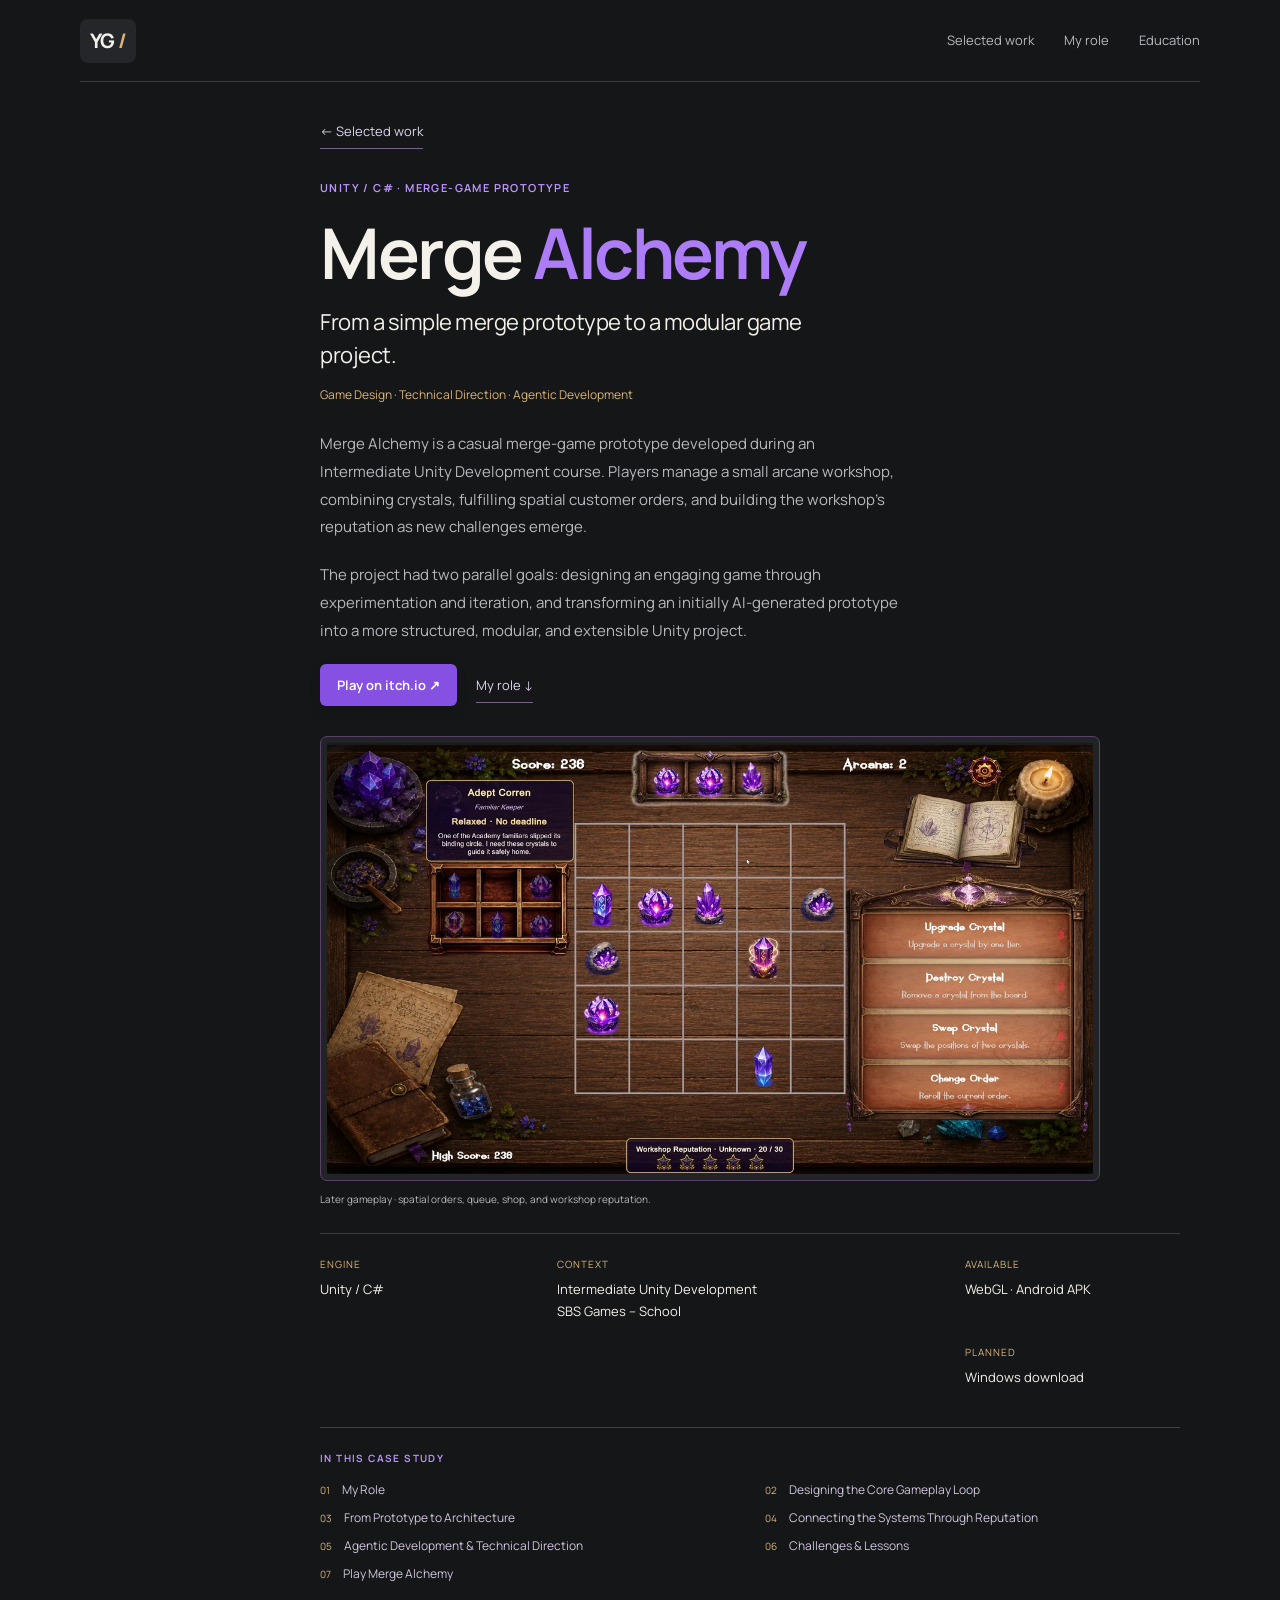
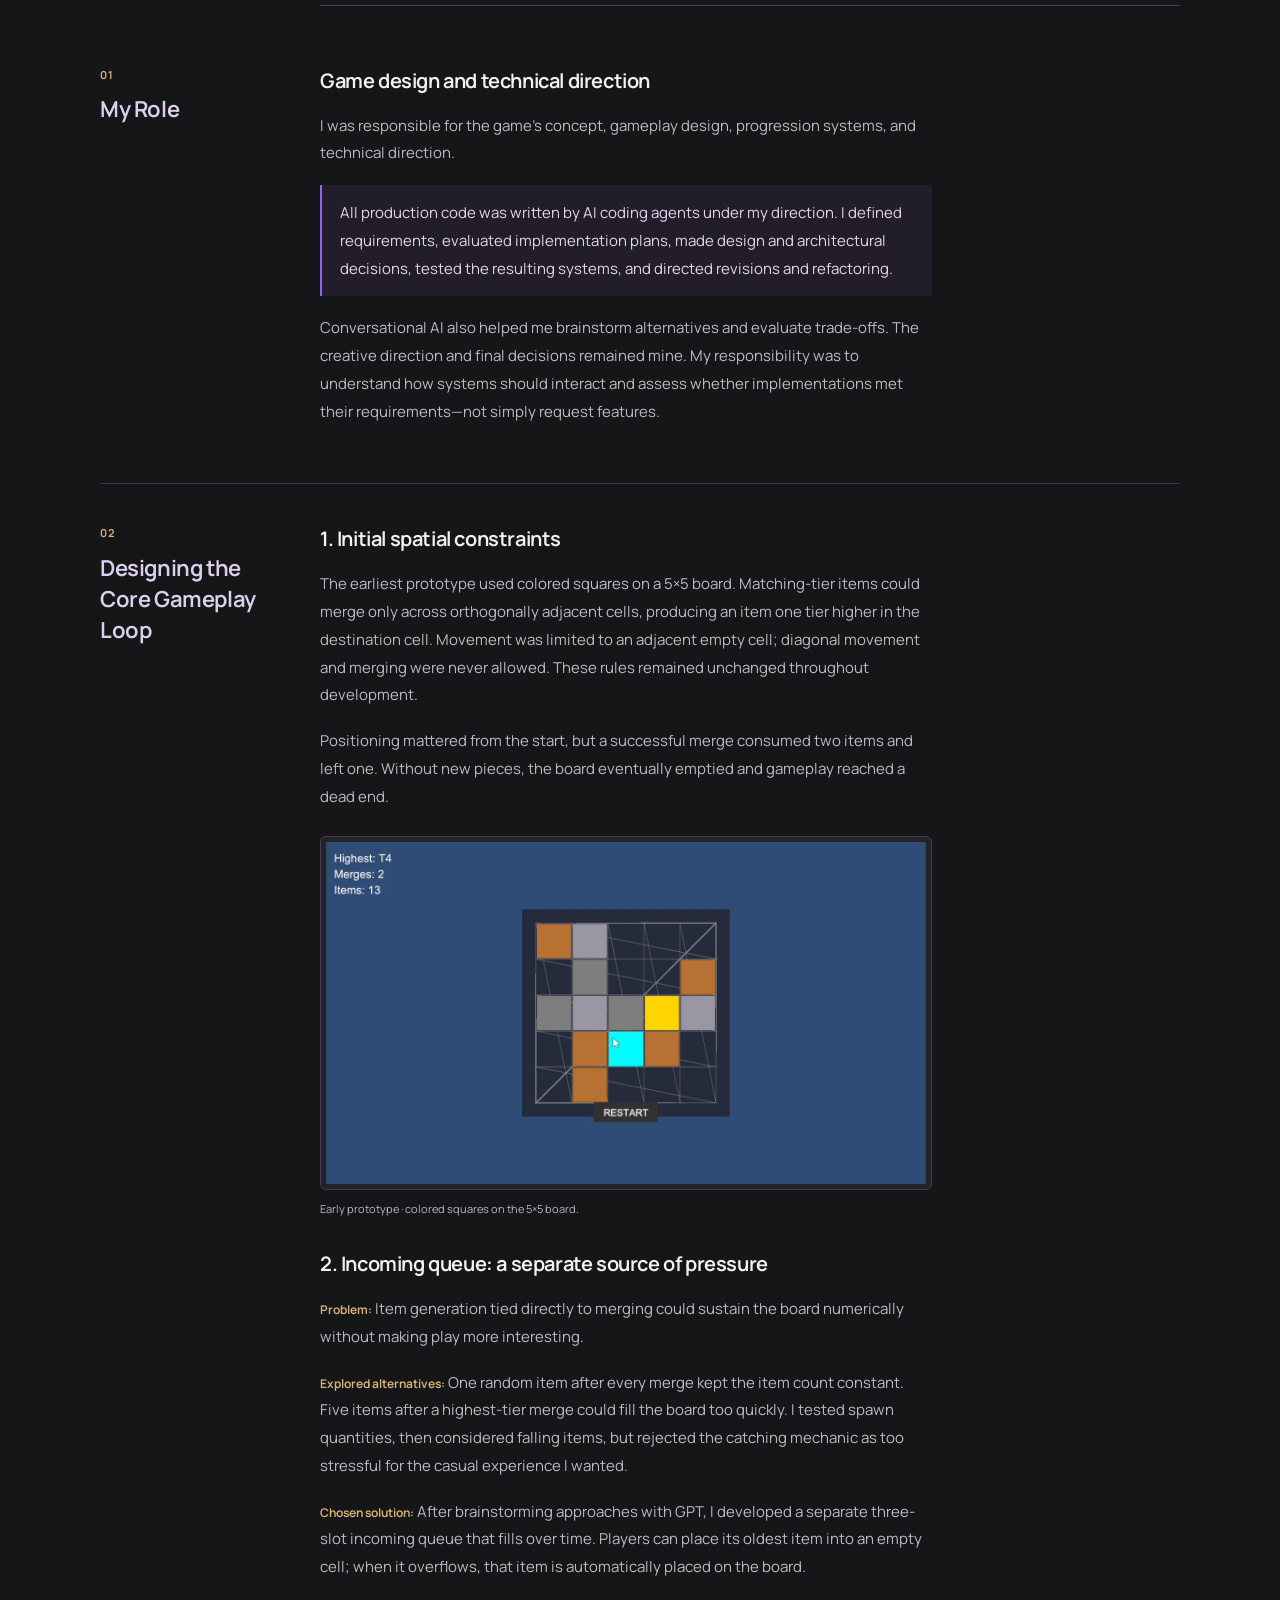
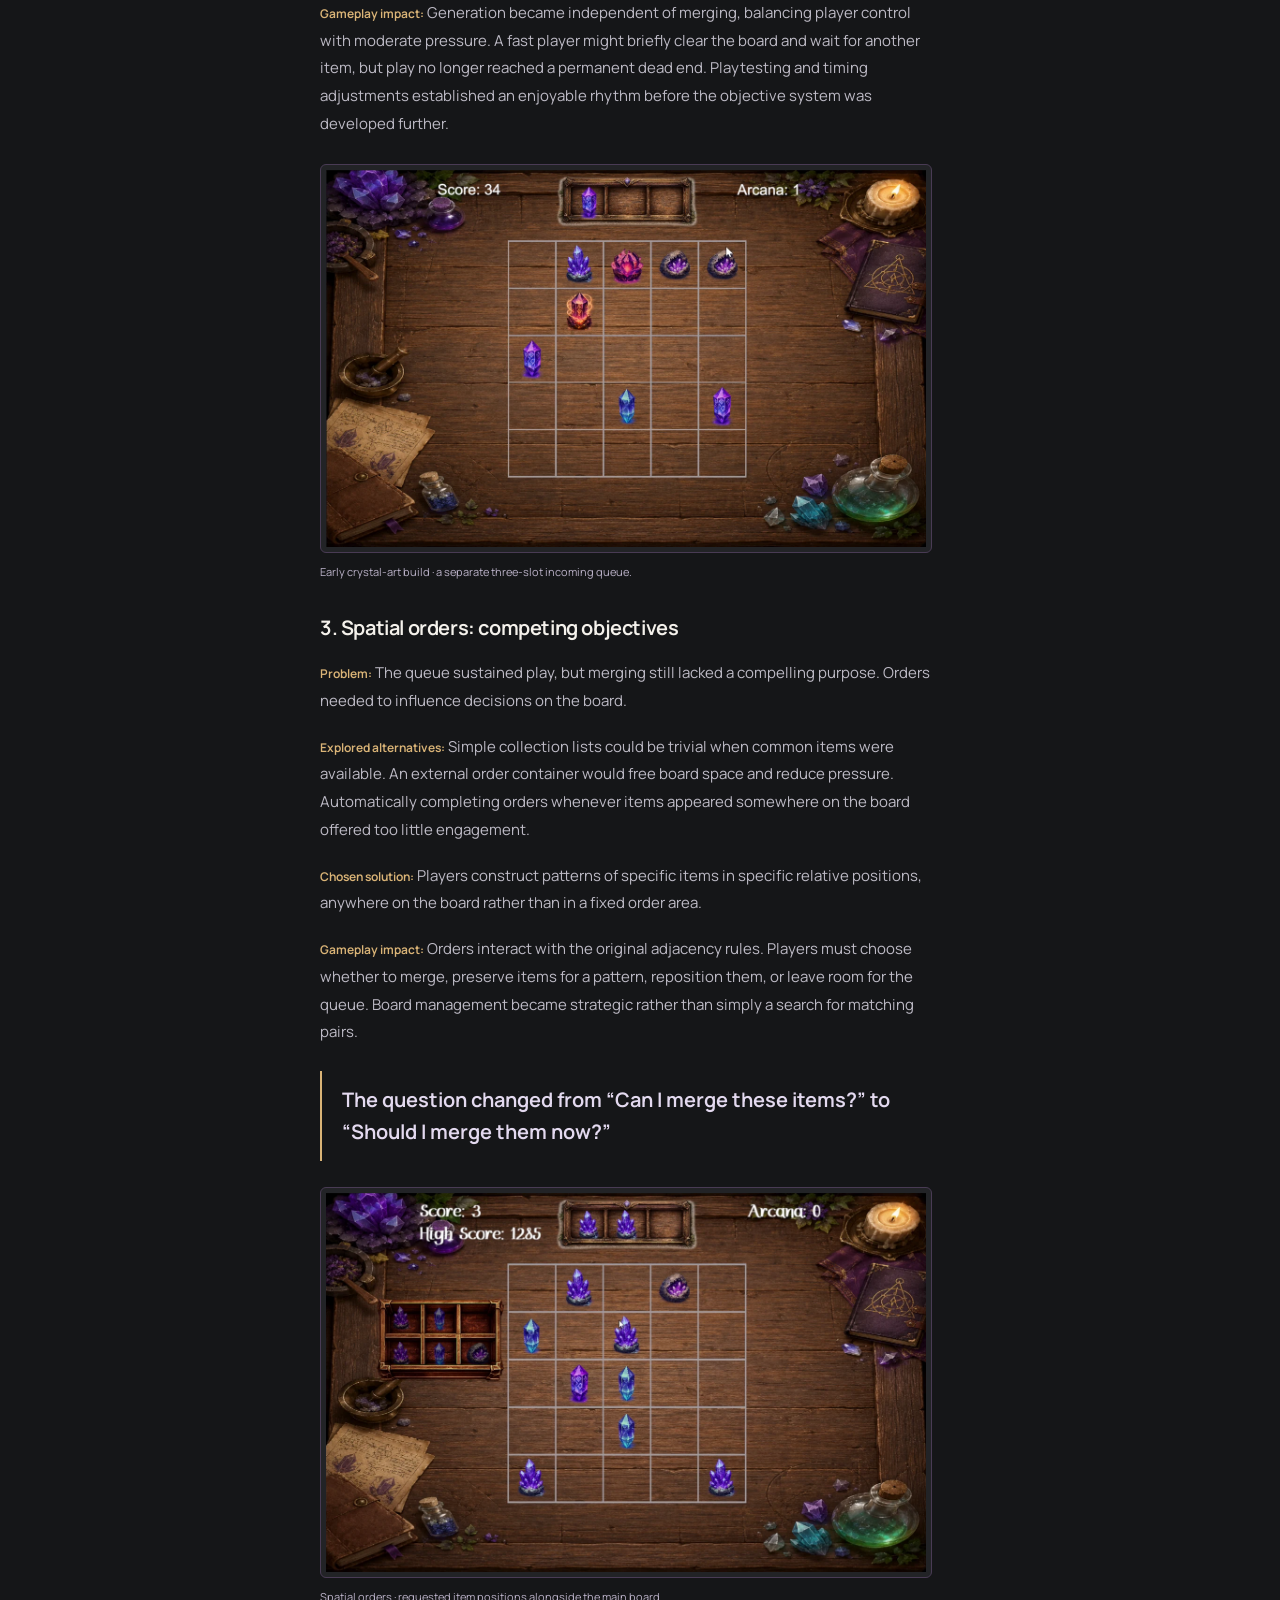
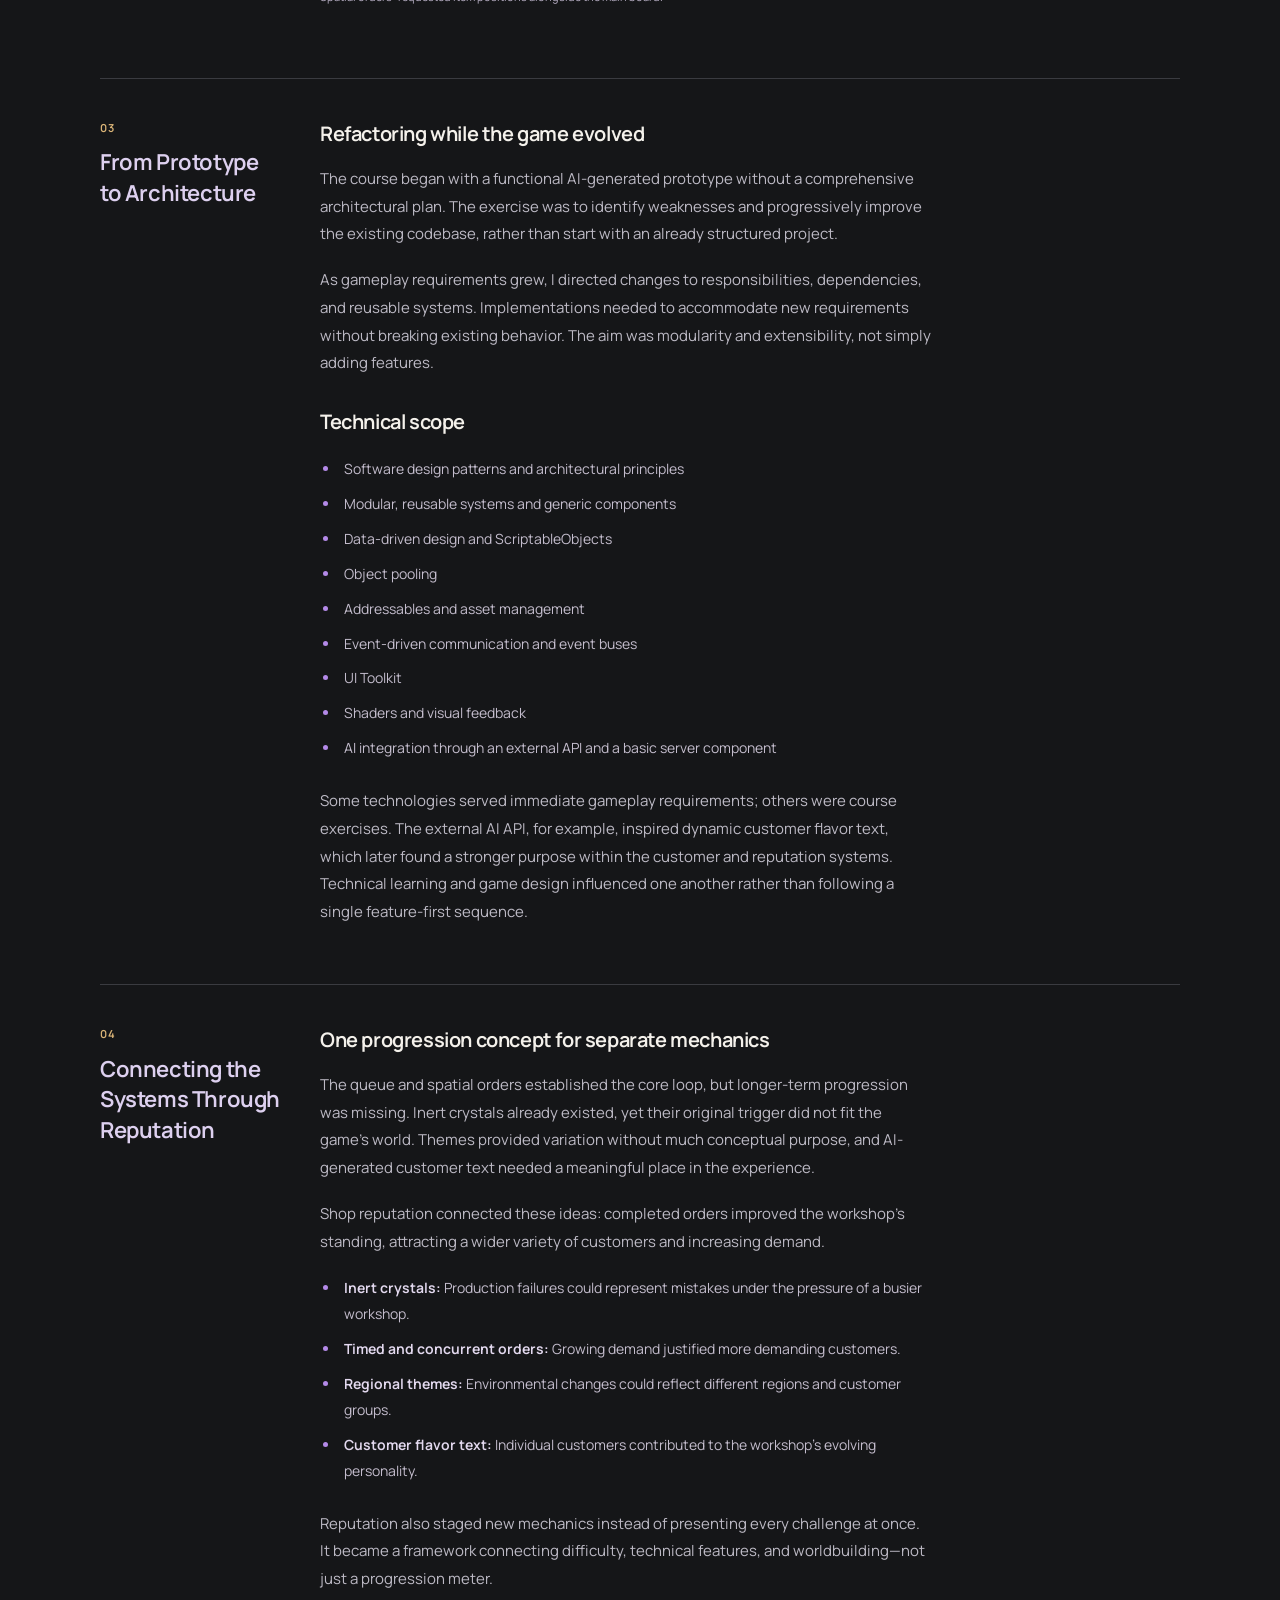
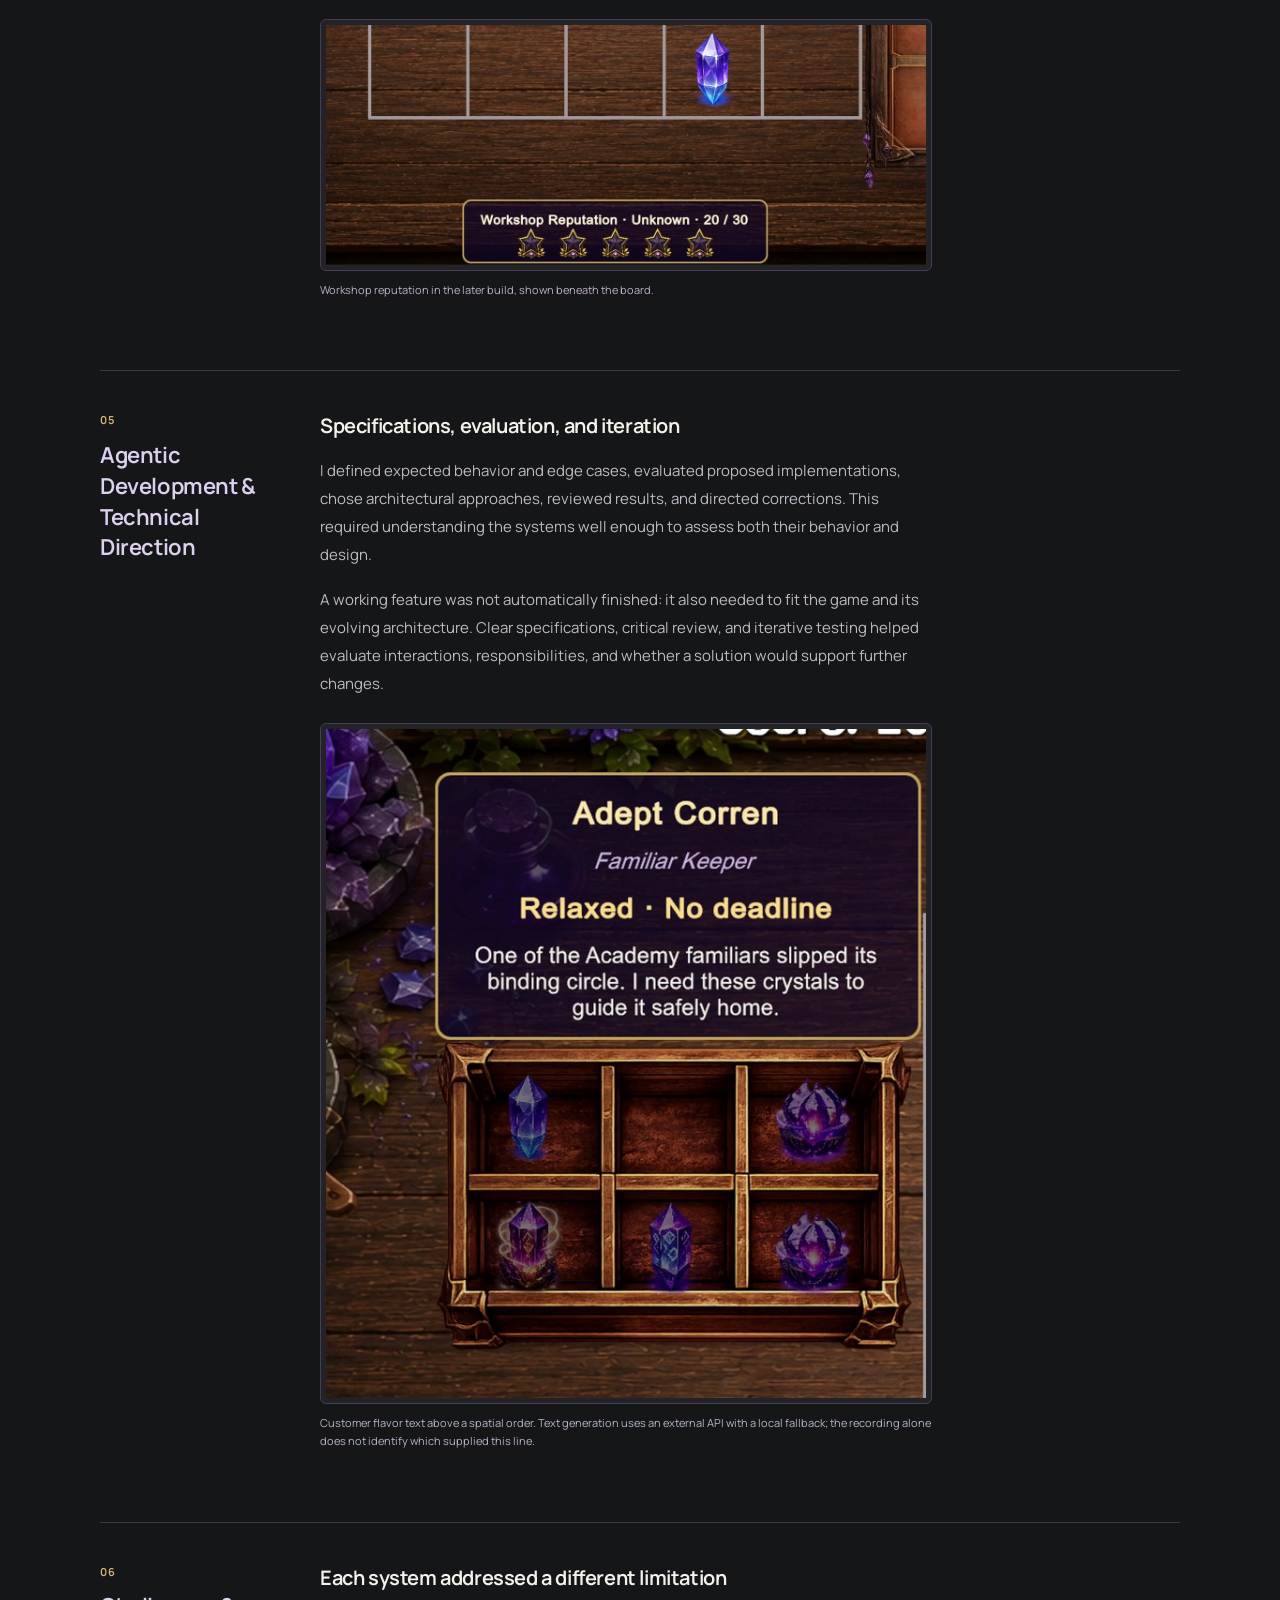
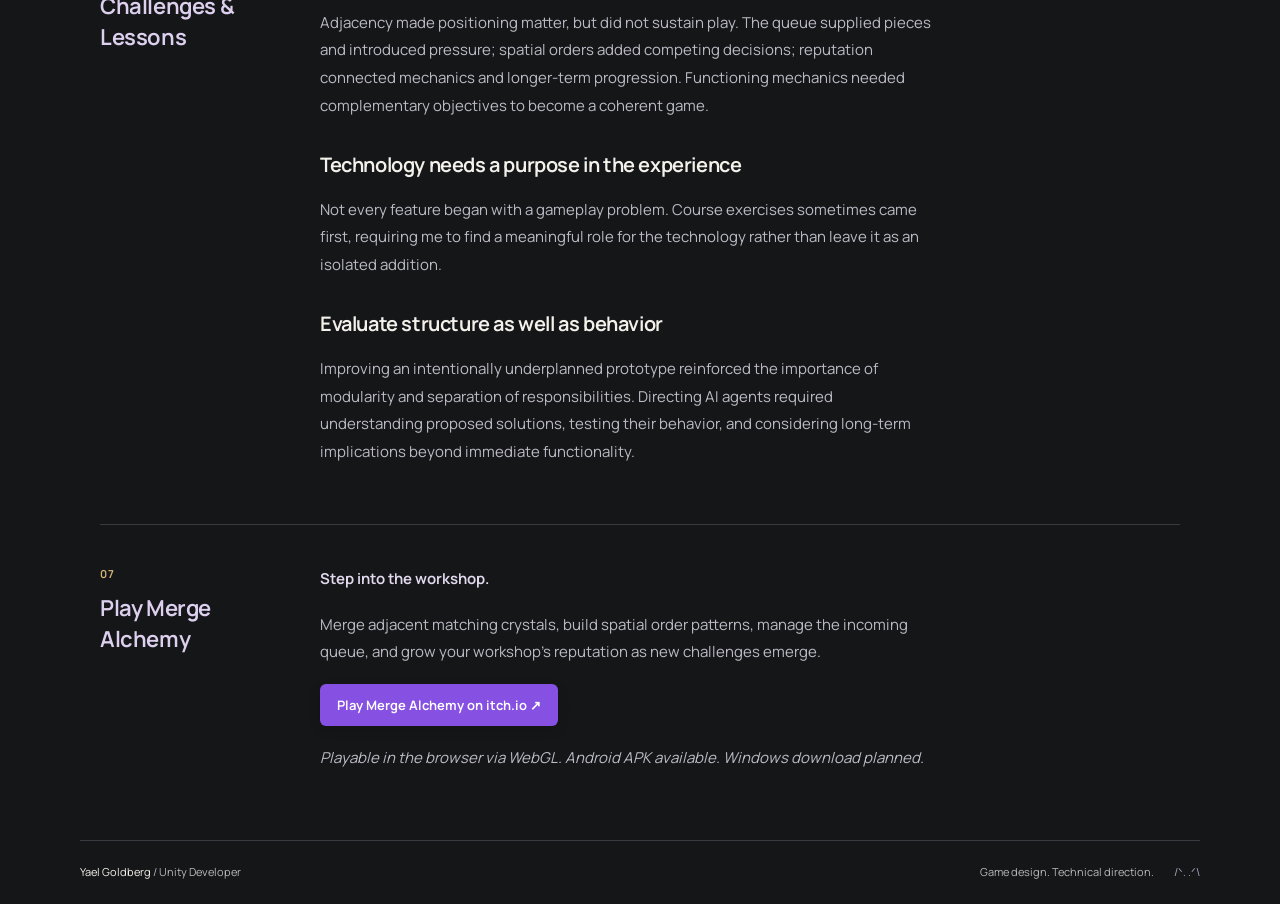
==== site/merge-alchemy.html @ b5c224e7 "Publish Unity developer portfolio and Merge Alchemy case study" ====
<!doctype html>
<html lang="en"><head><meta charset="utf-8"><meta name="viewport" content="width=device-width, initial-scale=1"><meta name="description" content="Merge Alchemy: a Unity merge-game prototype. Game design and technical direction by Yael Goldberg; production code by AI coding agents."><meta name="color-scheme" content="dark"><title>Merge Alchemy | Yael Goldberg</title><link rel="stylesheet" href="css/portfolio.css"><link rel="icon" href="assets/favicon.svg" type="image/svg+xml"><meta property="og:type" content="website"><meta property="og:site_name" content="Yael Goldberg"><meta property="og:title" content="Merge Alchemy | Yael Goldberg"><meta property="og:description" content="Merge Alchemy: a Unity merge-game prototype. Game design and technical direction by Yael Goldberg; production code by AI coding agents."><meta name="twitter:card" content="summary"><meta name="twitter:title" content="Merge Alchemy | Yael Goldberg"><meta name="twitter:description" content="Merge Alchemy: a Unity merge-game prototype. Game design and technical direction by Yael Goldberg; production code by AI coding agents."><!-- Social image and canonical URLs require the final production base URL. Authentic candidate: assets/merge-alchemy-1600.webp. --><link rel="stylesheet" href="css/case-study.css"></head>
<body class="case-page"><a class="skip" href="#main">Skip to content</a><header class="wrap"><a class="brand" href="index.html" aria-label="Yael Goldberg home">YG<span>/</span></a><nav aria-label="Main navigation"><a href="index.html#work">Selected work</a><a href="#role">My role</a><a href="index.html#education">Education</a></nav></header>
<main id="main"><section class="case-introduction" aria-labelledby="case-title"><a class="back text-link" href="index.html#work">← Selected work</a><p class="eyebrow">UNITY / C# · MERGE-GAME PROTOTYPE</p><h1 id="case-title">Merge <span>Alchemy</span></h1><p class="case-premise">From a simple merge prototype to a modular game project.</p><p class="case-deck">Game Design · Technical Direction · Agentic Development</p><p class="case-lede">Merge Alchemy is a casual merge-game prototype developed during an Intermediate Unity Development course. Players manage a small arcane workshop, combining crystals, fulfilling spatial customer orders, and building the workshop&#x27;s reputation as new challenges emerge.</p><p class="case-goals">The project had two parallel goals: designing an engaging game through experimentation and iteration, and transforming an initially AI-generated prototype into a more structured, modular, and extensible Unity project.</p><div class="actions"><a class="button" href="https://korivagames.itch.io/merge-alchemy">Play on itch.io ↗</a><a class="text-link" href="#role">My role ↓</a></div><figure class="case-gameplay"><img src="assets/history/reputation-gameplay-1280.webp" srcset="assets/history/reputation-gameplay-720.webp 720w, assets/history/reputation-gameplay-1280.webp 1280w" sizes="(max-width: 760px) 92vw, 780px" width="1280" height="720" alt="Later Merge Alchemy gameplay with customer orders, incoming queue, shop actions, and reputation." fetchpriority="high"><figcaption>Later gameplay · spatial orders, queue, shop, and workshop reputation.</figcaption></figure><dl class="case-facts"><div><dt>Engine</dt><dd>Unity / C#</dd></div><div><dt>Context</dt><dd>Intermediate Unity Development<br>SBS Games – School</dd></div><div><dt>Available</dt><dd>WebGL · Android APK</dd></div><div><dt>Planned</dt><dd>Windows download</dd></div></dl></section><nav class="case-contents" aria-label="Case study sections"><p class="eyebrow">IN THIS CASE STUDY</p><a href="#role"><span>01</span>My Role</a><a href="#gameplay"><span>02</span>Designing the Core Gameplay Loop</a><a href="#architecture"><span>03</span>From Prototype to Architecture</a><a href="#reputation"><span>04</span>Connecting the Systems Through Reputation</a><a href="#workflow"><span>05</span>Agentic Development &amp; Technical Direction</a><a href="#lessons"><span>06</span>Challenges &amp; Lessons</a><a href="#play"><span>07</span>Play Merge Alchemy</a></nav><section id="role" class="case-chapter" aria-labelledby="role-title"><div class="chapter-heading"><p class="eyebrow">01</p><h2 id="role-title">My Role</h2></div><div class="chapter-content"><h3>Game design and technical direction</h3>
<p>I was responsible for the game&#x27;s concept, gameplay design, progression systems, and technical direction.</p>
<p class="authorship-note">All production code was written by AI coding agents under my direction. I defined requirements, evaluated implementation plans, made design and architectural decisions, tested the resulting systems, and directed revisions and refactoring.</p>
<p>Conversational AI also helped me brainstorm alternatives and evaluate trade-offs. The creative direction and final decisions remained mine. My responsibility was to understand how systems should interact and assess whether implementations met their requirements—not simply request features.</p></div></section><section id="gameplay" class="case-chapter" aria-labelledby="gameplay-title"><div class="chapter-heading"><p class="eyebrow">02</p><h2 id="gameplay-title">Designing the Core Gameplay Loop</h2></div><div class="chapter-content"><h3>1. Initial spatial constraints</h3>
<p>The earliest prototype used colored squares on a 5×5 board. Matching-tier items could merge only across orthogonally adjacent cells, producing an item one tier higher in the destination cell. Movement was limited to an adjacent empty cell; diagonal movement and merging were never allowed. These rules remained unchanged throughout development.</p>
<p>Positioning mattered from the start, but a successful merge consumed two items and left one. Without new pieces, the board eventually emptied and gameplay reached a dead end.</p>
<figure class="milestone-image"><img src="assets/history/colored-squares-1280.webp" srcset="assets/history/colored-squares-720.webp 720w, assets/history/colored-squares-1280.webp 1280w" sizes="(max-width: 760px) 92vw, 780px" width="1280" height="728" alt="Early Merge Alchemy prototype with colored squares and the original five-by-five board." loading="lazy" decoding="async"><figcaption>Early prototype · colored squares on the 5×5 board.</figcaption></figure><h3>2. Incoming queue: a separate source of pressure</h3>
<p class="decision-detail"><strong>Problem:</strong> Item generation tied directly to merging could sustain the board numerically without making play more interesting.</p>
<p class="decision-detail"><strong>Explored alternatives:</strong> One random item after every merge kept the item count constant. Five items after a highest-tier merge could fill the board too quickly. I tested spawn quantities, then considered falling items, but rejected the catching mechanic as too stressful for the casual experience I wanted.</p>
<p class="decision-detail"><strong>Chosen solution:</strong> After brainstorming approaches with GPT, I developed a separate three-slot incoming queue that fills over time. Players can place its oldest item into an empty cell; when it overflows, that item is automatically placed on the board.</p>
<p class="decision-detail"><strong>Gameplay impact:</strong> Generation became independent of merging, balancing player control with moderate pressure. A fast player might briefly clear the board and wait for another item, but play no longer reached a permanent dead end. Playtesting and timing adjustments established an enjoyable rhythm before the objective system was developed further.</p>
<figure class="milestone-image"><img src="assets/history/incoming-queue-1280.webp" srcset="assets/history/incoming-queue-720.webp 720w, assets/history/incoming-queue-1280.webp 1280w" sizes="(max-width: 760px) 92vw, 780px" width="1280" height="806" alt="Early crystal-art gameplay with the three-slot incoming queue above the board." loading="lazy" decoding="async"><figcaption>Early crystal-art build · a separate three-slot incoming queue.</figcaption></figure><h3>3. Spatial orders: competing objectives</h3>
<p class="decision-detail"><strong>Problem:</strong> The queue sustained play, but merging still lacked a compelling purpose. Orders needed to influence decisions on the board.</p>
<p class="decision-detail"><strong>Explored alternatives:</strong> Simple collection lists could be trivial when common items were available. An external order container would free board space and reduce pressure. Automatically completing orders whenever items appeared somewhere on the board offered too little engagement.</p>
<p class="decision-detail"><strong>Chosen solution:</strong> Players construct patterns of specific items in specific relative positions, anywhere on the board rather than in a fixed order area.</p>
<p class="decision-detail"><strong>Gameplay impact:</strong> Orders interact with the original adjacency rules. Players must choose whether to merge, preserve items for a pattern, reposition them, or leave room for the queue. Board management became strategic rather than simply a search for matching pairs.</p>
<p class="decision-callout"><strong>The question changed from “Can I merge these items?” to “Should I merge them now?”</strong></p><figure class="milestone-image"><img src="assets/history/spatial-orders-1280.webp" srcset="assets/history/spatial-orders-720.webp 720w, assets/history/spatial-orders-1280.webp 1280w" sizes="(max-width: 760px) 92vw, 780px" width="1280" height="809" alt="Early spatial-order implementation with a six-cell item pattern beside the board." loading="lazy" decoding="async"><figcaption>Spatial orders · requested item positions alongside the main board.</figcaption></figure></div></section><section id="architecture" class="case-chapter" aria-labelledby="architecture-title"><div class="chapter-heading"><p class="eyebrow">03</p><h2 id="architecture-title">From Prototype to Architecture</h2></div><div class="chapter-content"><h3>Refactoring while the game evolved</h3>
<p>The course began with a functional AI-generated prototype without a comprehensive architectural plan. The exercise was to identify weaknesses and progressively improve the existing codebase, rather than start with an already structured project.</p>
<p>As gameplay requirements grew, I directed changes to responsibilities, dependencies, and reusable systems. Implementations needed to accommodate new requirements without breaking existing behavior. The aim was modularity and extensibility, not simply adding features.</p>
<h3>Technical scope</h3>
<ul><li>Software design patterns and architectural principles</li><li>Modular, reusable systems and generic components</li><li>Data-driven design and ScriptableObjects</li><li>Object pooling</li><li>Addressables and asset management</li><li>Event-driven communication and event buses</li><li>UI Toolkit</li><li>Shaders and visual feedback</li><li>AI integration through an external API and a basic server component</li></ul>
<p>Some technologies served immediate gameplay requirements; others were course exercises. The external AI API, for example, inspired dynamic customer flavor text, which later found a stronger purpose within the customer and reputation systems. Technical learning and game design influenced one another rather than following a single feature-first sequence.</p></div></section><section id="reputation" class="case-chapter" aria-labelledby="reputation-title"><div class="chapter-heading"><p class="eyebrow">04</p><h2 id="reputation-title">Connecting the Systems Through Reputation</h2></div><div class="chapter-content"><h3>One progression concept for separate mechanics</h3>
<p>The queue and spatial orders established the core loop, but longer-term progression was missing. Inert crystals already existed, yet their original trigger did not fit the game&#x27;s world. Themes provided variation without much conceptual purpose, and AI-generated customer text needed a meaningful place in the experience.</p>
<p>Shop reputation connected these ideas: completed orders improved the workshop&#x27;s standing, attracting a wider variety of customers and increasing demand.</p>
<ul><li><strong>Inert crystals:</strong> Production failures could represent mistakes under the pressure of a busier workshop.</li><li><strong>Timed and concurrent orders:</strong> Growing demand justified more demanding customers.</li><li><strong>Regional themes:</strong> Environmental changes could reflect different regions and customer groups.</li><li><strong>Customer flavor text:</strong> Individual customers contributed to the workshop&#x27;s evolving personality.</li></ul>
<p>Reputation also staged new mechanics instead of presenting every challenge at once. It became a framework connecting difficulty, technical features, and worldbuilding—not just a progression meter.</p><figure class="milestone-image"><img src="assets/history/reputation-detail-1280.webp" srcset="assets/history/reputation-detail-720.webp 720w, assets/history/reputation-detail-1280.webp 1280w" sizes="(max-width: 760px) 92vw, 780px" width="1280" height="512" alt="Lower gameplay board with the implemented workshop reputation label, progress and five reputation stars." loading="lazy" decoding="async"><figcaption>Workshop reputation in the later build, shown beneath the board.</figcaption></figure></div></section><section id="workflow" class="case-chapter" aria-labelledby="workflow-title"><div class="chapter-heading"><p class="eyebrow">05</p><h2 id="workflow-title">Agentic Development &amp; Technical Direction</h2></div><div class="chapter-content"><h3>Specifications, evaluation, and iteration</h3>
<p>I defined expected behavior and edge cases, evaluated proposed implementations, chose architectural approaches, reviewed results, and directed corrections. This required understanding the systems well enough to assess both their behavior and design.</p>
<p>A working feature was not automatically finished: it also needed to fit the game and its evolving architecture. Clear specifications, critical review, and iterative testing helped evaluate interactions, responsibilities, and whether a solution would support further changes.</p><figure class="milestone-image"><img src="assets/history/customer-flavor-text-1280.webp" srcset="assets/history/customer-flavor-text-720.webp 720w, assets/history/customer-flavor-text-1280.webp 1280w" sizes="(max-width: 760px) 92vw, 780px" width="1280" height="1427" alt="Customer speech bubble with contextual flavor text above the requested crystal pattern." loading="lazy" decoding="async"><figcaption>Customer flavor text above a spatial order. Text generation uses an external API with a local fallback; the recording alone does not identify which supplied this line.</figcaption></figure></div></section><section id="lessons" class="case-chapter" aria-labelledby="lessons-title"><div class="chapter-heading"><p class="eyebrow">06</p><h2 id="lessons-title">Challenges &amp; Lessons</h2></div><div class="chapter-content"><h3>Each system addressed a different limitation</h3>
<p>Adjacency made positioning matter, but did not sustain play. The queue supplied pieces and introduced pressure; spatial orders added competing decisions; reputation connected mechanics and longer-term progression. Functioning mechanics needed complementary objectives to become a coherent game.</p>
<h3>Technology needs a purpose in the experience</h3>
<p>Not every feature began with a gameplay problem. Course exercises sometimes came first, requiring me to find a meaningful role for the technology rather than leave it as an isolated addition.</p>
<h3>Evaluate structure as well as behavior</h3>
<p>Improving an intentionally underplanned prototype reinforced the importance of modularity and separation of responsibilities. Directing AI agents required understanding proposed solutions, testing their behavior, and considering long-term implications beyond immediate functionality.</p></div></section><section id="play" class="case-chapter" aria-labelledby="play-title"><div class="chapter-heading"><p class="eyebrow">07</p><h2 id="play-title">Play Merge Alchemy</h2></div><div class="chapter-content"><p><strong>Step into the workshop.</strong></p>
<p>Merge adjacent matching crystals, build spatial order patterns, manage the incoming queue, and grow your workshop&#x27;s reputation as new challenges emerge.</p>
<a class="button" href="https://korivagames.itch.io/merge-alchemy">Play Merge Alchemy on itch.io ↗</a>
<p><em>Playable in the browser via WebGL. Android APK available. Windows download planned.</em></p></div></section></main><footer class="wrap"><span>Yael Goldberg <span class="muted">/ Unity Developer</span></span><span class="footer-note">Game design. Technical direction. <span aria-hidden="true">/ᐠ. .ᐟ\</span></span></footer></body></html>
---- site/css/portfolio.css ----
/* Shared current design. Legacy stylesheets serve archived versions only. */
@font-face {
  font-family: Manrope;
  src: url("../assets/manrope.ttf") format("truetype");
  font-weight: 200 800;
  font-style: normal;
  font-display: swap;
}
:root {
  color-scheme: dark;
  --bg: #151618;
  --surface: #222326;
  --ink: #f4f1eb;
  --muted: #b8b8bd;
  --line: #3a3b40;
  --violet: #9461f5;
  --violet-text: #bc96ff;
  --amber: #dab477;
}
* { box-sizing: border-box; }
html { scroll-behavior: smooth; scroll-padding-top: 24px; }
body { margin: 0; background: var(--bg); color: var(--ink); font: 400 15px/1.7 Manrope, "Segoe UI", sans-serif; }
a { color: inherit; text-decoration: none; }
a:hover { color: var(--violet-text); }
a:focus-visible { outline: 2px solid var(--amber); outline-offset: 5px; }
::selection { background: #62409c; color: white; }
.wrap { width: min(1120px, calc(100% - 64px)); margin-inline: auto; }
h1, h2, h3, p { margin-top: 0; }
h1, h2 { font-weight: 650; }
h2 { font-size: 29px; line-height: 1.25; letter-spacing: -.9px; }
h3 { font-size: 16px; line-height: 1.4; margin-bottom: 11px; font-weight: 650; }
p { margin-bottom: 20px; }
.muted, .intro { color: var(--muted); }
.eyebrow { color: var(--violet-text); font-size: 11px; font-weight: 650; letter-spacing: 1.4px; line-height: 1.6; margin-bottom: 17px; }
header { height: 82px; display: flex; justify-content: space-between; align-items: center; border-bottom: 1px solid var(--line); }
.brand { display: inline-block; padding: 5px 10px; border-radius: 8px; background: #252629; font-size: 20px; font-weight: 750; letter-spacing: -1px; }
.brand span { color: var(--amber); padding-left: 4px; }
nav { display: flex; gap: 30px; font-size: 13px; color: var(--muted); }
.skip { position: absolute; top: -100px; background: var(--ink); color: var(--bg); padding: 12px; z-index: 10; }
.skip:focus { top: 10px; }

/* Hero depth comes from two overlapping planes and a clear text hierarchy. */
.hero { position: relative; display: grid; grid-template-columns: 1.15fr 1fr; gap: 42px; align-items: center; margin-block: 30px; padding: 40px 32px; background: linear-gradient(115deg, #27282c, #1e1f22 70%); border-radius: 12px; box-shadow: 0 12px 30px #0002; }
.hero::before { content: ""; position: absolute; top: 26px; bottom: 26px; left: 0; width: 3px; background: var(--violet); border-radius: 3px; }
.hero-title { padding-bottom: 4px; }
.hero-title .eyebrow { color: var(--amber); font-size: 10px; letter-spacing: .9px; margin-bottom: 18px; }
.hero h1 { font-size: clamp(40px, 4.8vw, 57px); line-height: 1.14; letter-spacing: -2.3px; margin-bottom: 12px; }
.hero h1 span { color: var(--ink); }
.hero h1 .name-dot { color: var(--violet-text); }
.hero-role { color: var(--violet-text); font-size: 24px; font-weight: 500; margin-bottom: 0; }
.hero-summary { padding: 23px 0 23px 30px; border-left: 1px solid #4b464f; }
.hero-summary .intro { font-size: 16px; line-height: 1.8; margin-bottom: 20px; }
.button { display: inline-flex; align-items: center; gap: 23px; background: #8651e3; color: white; font-size: 13px; font-weight: 650; padding: 10px 17px; border-radius: 6px; box-shadow: 0 4px 12px #0002; }
.button:hover { background: #a879fb; color: #141019; }
.text-link { font-size: 13px; color: #ded4ee; border-bottom: 1px solid #766488; padding-block: 6px; }
.actions { display: flex; gap: 19px; align-items: center; flex-wrap: wrap; }

/* The media is project-specific; the surrounding frame is reusable. */
.work { padding-top: 24px; background: var(--surface); border-radius: 12px; box-shadow: 0 14px 35px #0004; overflow: hidden; border: 1px solid #48404f; border-top: 3px solid var(--violet); }
.section-heading { padding-inline: 27px; display: flex; justify-content: space-between; align-items: center; margin-bottom: 24px; }
.section-heading .eyebrow { margin: 0; }
.section-heading .muted { font-size: 11px; color: var(--amber); }
.project-feature { display: grid; grid-template-columns: minmax(0, 1fr) 53%; align-items: center; }
.project-copy { padding: 0 26px 25px 27px; }
.project-copy .eyebrow { font-size: 9px; letter-spacing: .6px; margin-bottom: 11px; }
.project-copy h2 { font-size: 35px; line-height: 1.12; margin-bottom: 17px; }
.project-copy p { font-size: 14px; color: var(--muted); margin-bottom: 17px; }
.project-image { display: block; padding: 8px 22px 8px 5px; margin-bottom: 25px; }
img { display: block; width: 100%; height: auto; }
.project-image img { border: 1px solid #655e54; border-radius: 7px; box-shadow: 0 8px 22px #0006; }
.tags { display: flex; flex-wrap: wrap; gap: 6px; margin-bottom: 18px; }
.tags span { padding: 4px 8px; font-size: 10px; border-radius: 4px; color: #d4c1f4; background: #302936; }
.attribution { font-size: 12px !important; padding-left: 12px; border-left: 2px solid var(--violet); }
.project-copy .button { font-size: 12px; padding: 9px 13px; }
.project-meta { display: flex; gap: 23px; padding: 13px 27px; background: #1b1c1e; border-top: 1px solid var(--line); color: var(--muted); font-size: 11px; }
.project-meta span:first-child { color: var(--amber); }

/* Technical profile is an open column layout rather than a set of cards. */
.technical { padding-top: 43px; }
.technical > div:first-child { display: grid; grid-template-columns: 1fr 1fr; gap: 0 45px; align-items: end; margin-bottom: 26px; }
.technical .eyebrow { grid-column: 1 / -1; margin-bottom: 12px; }
.technical h2 { margin-bottom: 0; }
.technical > div > p.muted { font-size: 14px; margin-bottom: 0; }
.technical .rows { display: grid; grid-template-columns: repeat(3, minmax(0, 1fr)); gap: 24px; }
.technical article { padding: 20px 0 3px; border-top: 1px solid #555059; }
.technical article p { font-size: 13px; color: var(--muted); margin-bottom: 0; }
.technical .attribution { grid-column: 1 / -1; margin: 0; color: var(--muted); border-color: #756b82; font-size: 11px !important; }

/* Education is a quiet inset surface with amber used only as a small label. */
.education { display: grid; grid-template-columns: 1fr 1.5fr; gap: 38px; margin-block: 33px 36px; padding: 25px 27px; background: #202123; border-radius: 9px; }
.education .eyebrow { color: var(--amber); margin-bottom: 9px; }
.education h2 { font-size: 25px; max-width: 250px; margin: 0; }
.education .rows { display: grid; grid-template-columns: 1fr 1fr; gap: 24px; align-items: center; }
.education article h3 { font-size: 15px; margin-bottom: 5px; }
.education article p { font-size: 12px; color: var(--muted); margin-bottom: 0; }
footer { border-top: 1px solid var(--line); padding-block: 22px; display: flex; justify-content: space-between; gap: 16px; font-size: 11px; }
.footer-note { color: var(--muted); }
.footer-note span { color: #b3a7c3; margin-left: 18px; }

/* Existing case study structure: restrained media and a readable text column. */
.case-page main { width: min(940px, calc(100% - 64px)); margin-inline: auto; }
.case-page main .wrap { width: 100%; }
.case-hero { padding: 36px 0 52px 200px; }
.back { display: inline-block; margin-bottom: 35px; }
.case-hero h1 { font-size: clamp(43px, 5vw, 64px); line-height: 1.1; letter-spacing: -2px; margin-bottom: 20px; }
.case-hero h1 span { color: var(--violet-text); }
.case-deck { color: var(--amber); font-size: 13px; }
.case-hero .intro { font-size: 16px; max-width: 680px; }
.case-hero figure { max-width: 680px; margin: 31px 0; }
figure img { padding: 6px; background: #222326; border-radius: 7px; }
figcaption { color: var(--muted); font-size: 10px; margin-top: 10px; }
dl { margin: 0; }
dt { color: var(--amber); font-size: 10px; text-transform: uppercase; letter-spacing: 1px; margin-bottom: 5px; }
dd { margin: 0; font-size: 13px; }
.facts { max-width: 680px; display: grid; grid-template-columns: 1fr 1.4fr; gap: 21px 33px; padding-top: 23px; border-top: 1px solid var(--line); }
.case-page .editorial { display: grid; grid-template-columns: 160px minmax(0, 680px); gap: 40px; padding-block: 47px; border-top: 1px solid var(--line); }
.case-page .editorial h2 { font-size: 23px; letter-spacing: -.5px; }
.case-page .editorial .eyebrow { font-size: 10px; }
.case-page .editorial p { color: var(--muted); }
.case-page .rows article { padding-block: 23px; border-top: 1px solid var(--line); }
.case-page .rows article:first-child { padding-top: 0; border-top: 0; }
.case-page .rows article p { font-size: 14px; margin-bottom: 0; }
.disclosure { border-left: 2px solid var(--violet); padding-left: 23px; margin-top: 25px; }
.disclosure p { margin-bottom: 0; font-size: 14px; }
.end-link { padding: 42px 0 55px 200px; border-top: 1px solid var(--line); }
.end-link .muted { font-size: 12px; margin-top: 20px; margin-bottom: 0; }
@media (max-width: 1000px) {
  .hero { gap: 26px; padding-inline: 25px; }
  .hero h1 { font-size: 43px; }
  .hero-summary { padding-left: 24px; }
  .project-copy h2 { font-size: 30px; }
  .case-hero, .end-link { padding-left: 160px; }
  .case-page .editorial { grid-template-columns: 130px minmax(0, 1fr); gap: 30px; }
}
@media (max-width: 760px) {
  .wrap { width: calc(100% - 36px); }
  header { height: 74px; }
  nav { gap: 14px; font-size: 11px; }
  .hero { display: block; padding: 26px 22px; margin-block: 22px; }
  .hero h1 { font-size: clamp(34px, 7.3vw, 49px); letter-spacing: -1.5px; }
  .hero-title .eyebrow { font-size: 9px; }
  .hero-role { font-size: 22px; }
  .hero-summary { border-left: 0; border-top: 1px solid #48454b; padding: 20px 0 0; margin-top: 19px; }
  .hero-summary .intro { font-size: 15px; }
  .section-heading { padding-inline: 20px; margin-bottom: 19px; }
  .section-heading .muted { display: none; }
  .project-feature { display: flex; flex-direction: column; }
  .project-image { order: -1; width: 100%; padding: 0 19px; margin-bottom: 22px; }
  .project-copy { padding: 0 20px 23px; }
  .project-copy h2 { font-size: 31px; }
  .project-meta { flex-wrap: wrap; gap: 7px 18px; padding: 12px 20px; font-size: 10px; }
  .technical { padding-top: 32px; }
  .technical > div:first-child { display: block; margin-bottom: 14px; }
  .technical h2 { font-size: 27px; margin-bottom: 13px; }
  .technical .rows { grid-template-columns: 1fr; gap: 21px; }
  .technical article { padding-top: 18px; }
  .education { display: block; padding: 22px; margin-block: 28px; }
  .education h2 { max-width: none; margin-bottom: 23px; }
  .education .rows { grid-template-columns: 1fr; gap: 22px; }
  footer { flex-direction: column; gap: 8px; }
  .case-page main { width: calc(100% - 36px); }
  .case-hero { padding: 25px 0 38px; }
  .case-hero h1 { font-size: clamp(36px, 8vw, 54px); }
  .case-page .editorial { display: block; padding-block: 34px; }
  .case-page .editorial h2 { font-size: 27px; margin-bottom: 24px; }
  .end-link { padding: 35px 0 45px; }
}
@media (prefers-reduced-motion: reduce) { html { scroll-behavior: auto; } }
---- site/css/case-study.css ----
/* Case-study presentation only; portfolio.css supplies the shared identity. */
.case-page main{width:min(1080px,calc(100% - 64px));margin-inline:auto}
.case-introduction{padding:32px 0 38px 220px}
.case-introduction .back{margin-bottom:30px}
.case-introduction h1{font-size:clamp(42px,5.5vw,70px);line-height:1.1;letter-spacing:-2.5px;margin:0 0 15px}
.case-introduction h1 span{color:#ad7cf7}
.case-premise{font-size:22px;line-height:1.5;letter-spacing:-.5px;max-width:38ch;margin-bottom:13px}
.case-introduction .case-deck{color:var(--amber);font-size:12px;margin-bottom:25px}
.case-lede,.case-goals{max-width:65ch;font-size:15px;line-height:1.85;color:var(--muted)}
.case-gameplay{margin:30px 0 25px;max-width:780px}
.case-gameplay img{border:1px solid #584366;padding:6px;border-radius:7px}
.case-facts{display:grid;grid-template-columns:1fr 1.8fr 1fr;gap:22px;padding-top:22px;border-top:1px solid var(--line)}
.case-facts div:last-child{grid-column:3}
.case-contents{display:grid;grid-template-columns:repeat(2,minmax(0,1fr));gap:10px 30px;margin:0 0 20px 220px;padding:22px 0;border-block:1px solid #4a3b56}
.case-contents .eyebrow{grid-column:1/-1;margin:0 0 5px;font-size:10px}
.case-contents a{display:flex;align-items:baseline;gap:12px;font-size:12px;line-height:1.5;color:#d0c6dc}
.case-contents a span{color:var(--amber);font-size:10px}
.case-chapter{display:grid;grid-template-columns:180px minmax(0,1fr);gap:40px;padding:40px 0;border-bottom:1px solid var(--line);scroll-margin-top:24px}
.chapter-heading .eyebrow{color:var(--amber);margin-bottom:11px}
.chapter-heading h2{font-size:22px;line-height:1.4;letter-spacing:-.4px;color:#ddd0ef}
.chapter-content{min-width:0;max-width:68ch}
.chapter-content p{font-size:15px;line-height:1.85;color:#bdbac5;margin-bottom:18px}
.chapter-content h3{font-size:20px;line-height:1.45;letter-spacing:-.4px;margin:30px 0 17px;color:var(--ink)}
.chapter-content h3:first-child{margin-top:0}
.chapter-content strong{font-weight:650;color:#e3d9ef}
.chapter-content ul{padding-left:20px;color:#c4bdcd;font-size:14px;line-height:1.85;margin:20px 0 26px}
.chapter-content li{margin-bottom:9px;padding-left:4px}
.chapter-content li::marker{color:#b48ae8}
.chapter-content .authorship-note{border-left:2px solid var(--violet);padding:14px 18px;background:#211d2a;color:#e1d8ed}
.chapter-content .decision-callout{border-left:2px solid var(--amber);padding:13px 20px;font-size:20px;line-height:1.6;margin-block:25px}
.chapter-content .button{margin-bottom:18px}
.chapter-content .decision-detail>strong:first-child{color:var(--amber);font-size:12px;font-weight:650}
.chapter-content .milestone-image{margin:26px 0 32px;max-width:100%}
.milestone-image img{padding:5px;background:#222326;border:1px solid #493b54;border-radius:6px;height:auto}
.milestone-image figcaption{font-size:11px;line-height:1.6;color:#bbb2c8;margin-top:10px}
#play{border-bottom:0;padding-bottom:50px}
@media(max-width:1000px){.case-introduction{padding-left:170px}.case-contents{margin-left:170px}.case-chapter{grid-template-columns:140px minmax(0,1fr);gap:30px}.chapter-heading h2{font-size:20px}.case-facts{grid-template-columns:1fr 1.6fr}.case-facts div:last-child{grid-column:auto}}
@media(max-width:760px){.case-page main{width:calc(100% - 36px)}.case-introduction{padding:24px 0 30px}.case-introduction h1{font-size:clamp(36px,9vw,55px);letter-spacing:-1.5px}.case-premise{font-size:20px}.case-lede,.case-goals{font-size:15px}.case-contents{margin:0;grid-template-columns:1fr;gap:12px;padding-block:20px}.case-chapter{display:block;padding:30px 0}.chapter-heading .eyebrow{margin-bottom:8px}.chapter-heading h2{font-size:25px;margin-bottom:25px}.chapter-content h3{font-size:19px}.chapter-content .decision-callout{font-size:18px}.case-facts{gap:20px}.case-page header{height:auto;min-height:74px;gap:18px;padding-block:16px}.case-page header nav{flex-wrap:wrap;justify-content:flex-end;gap:10px 14px}.case-gameplay figcaption{font-size:10px}}
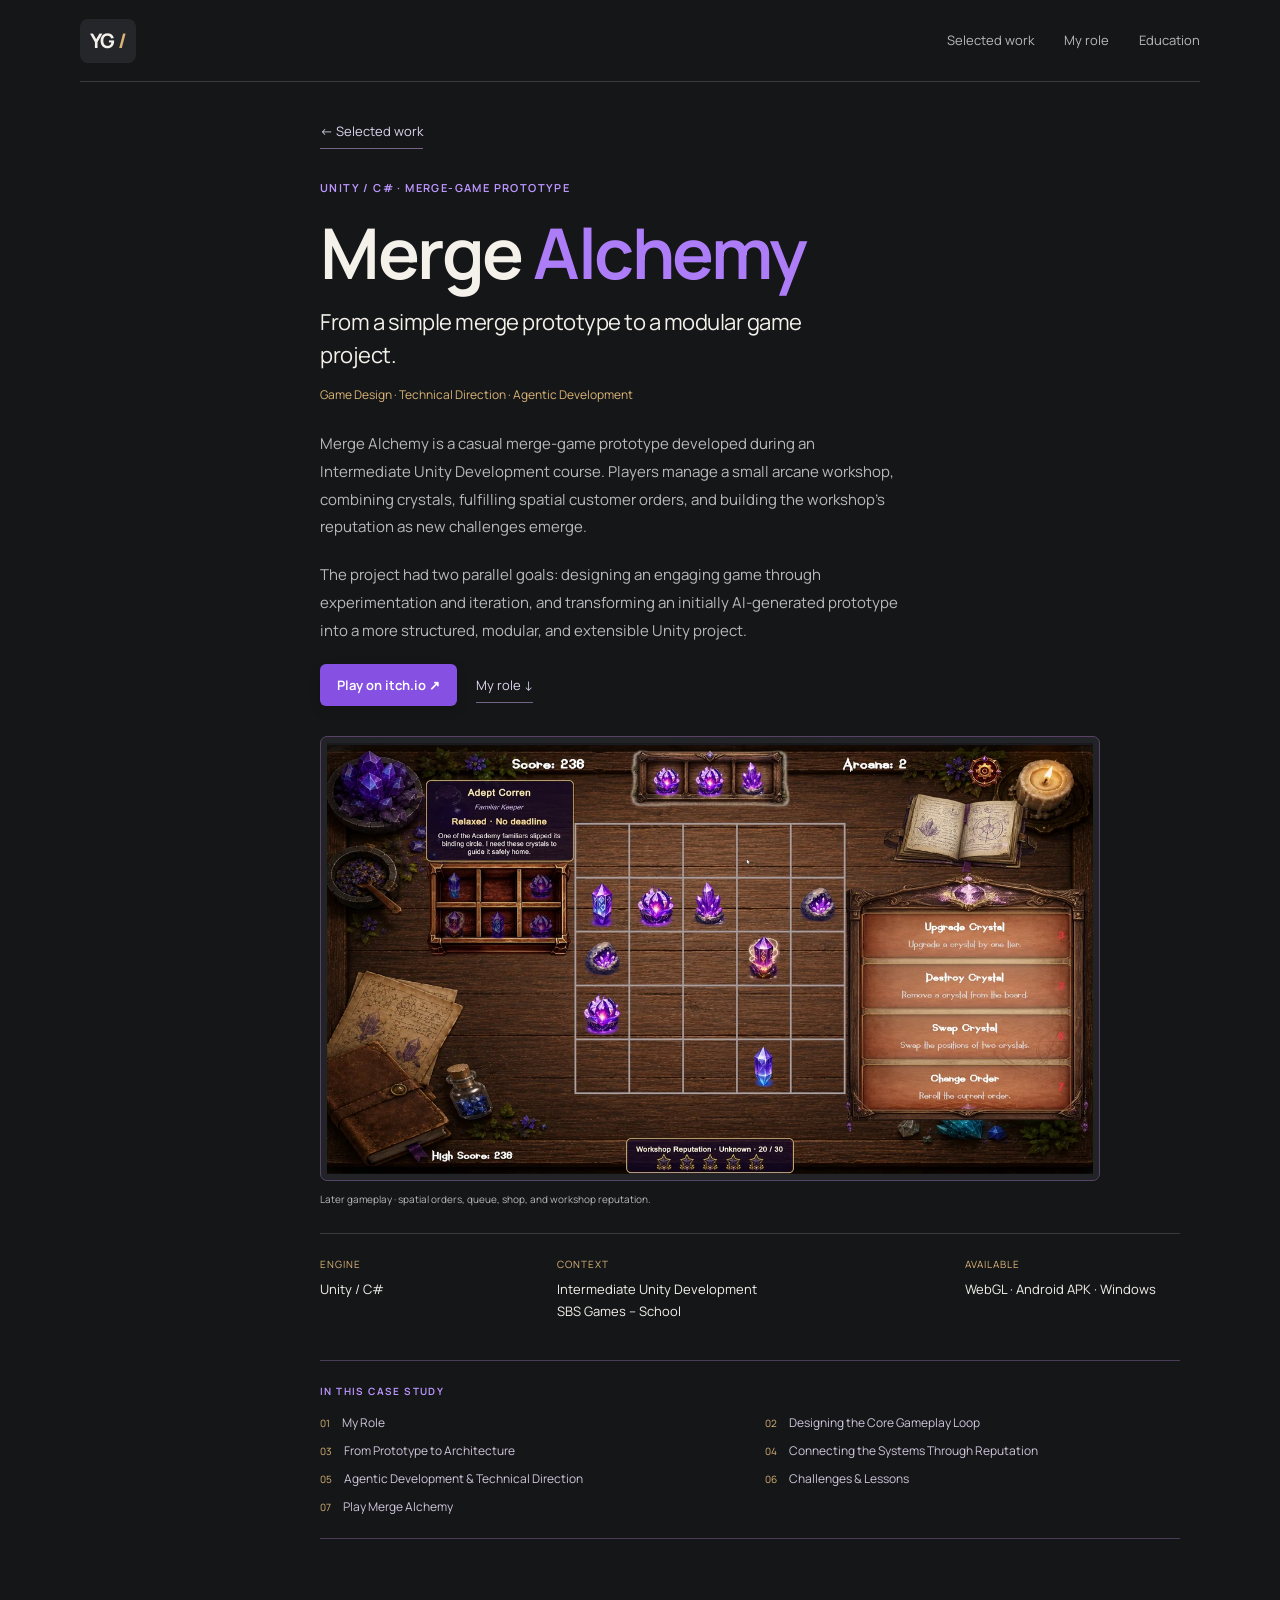
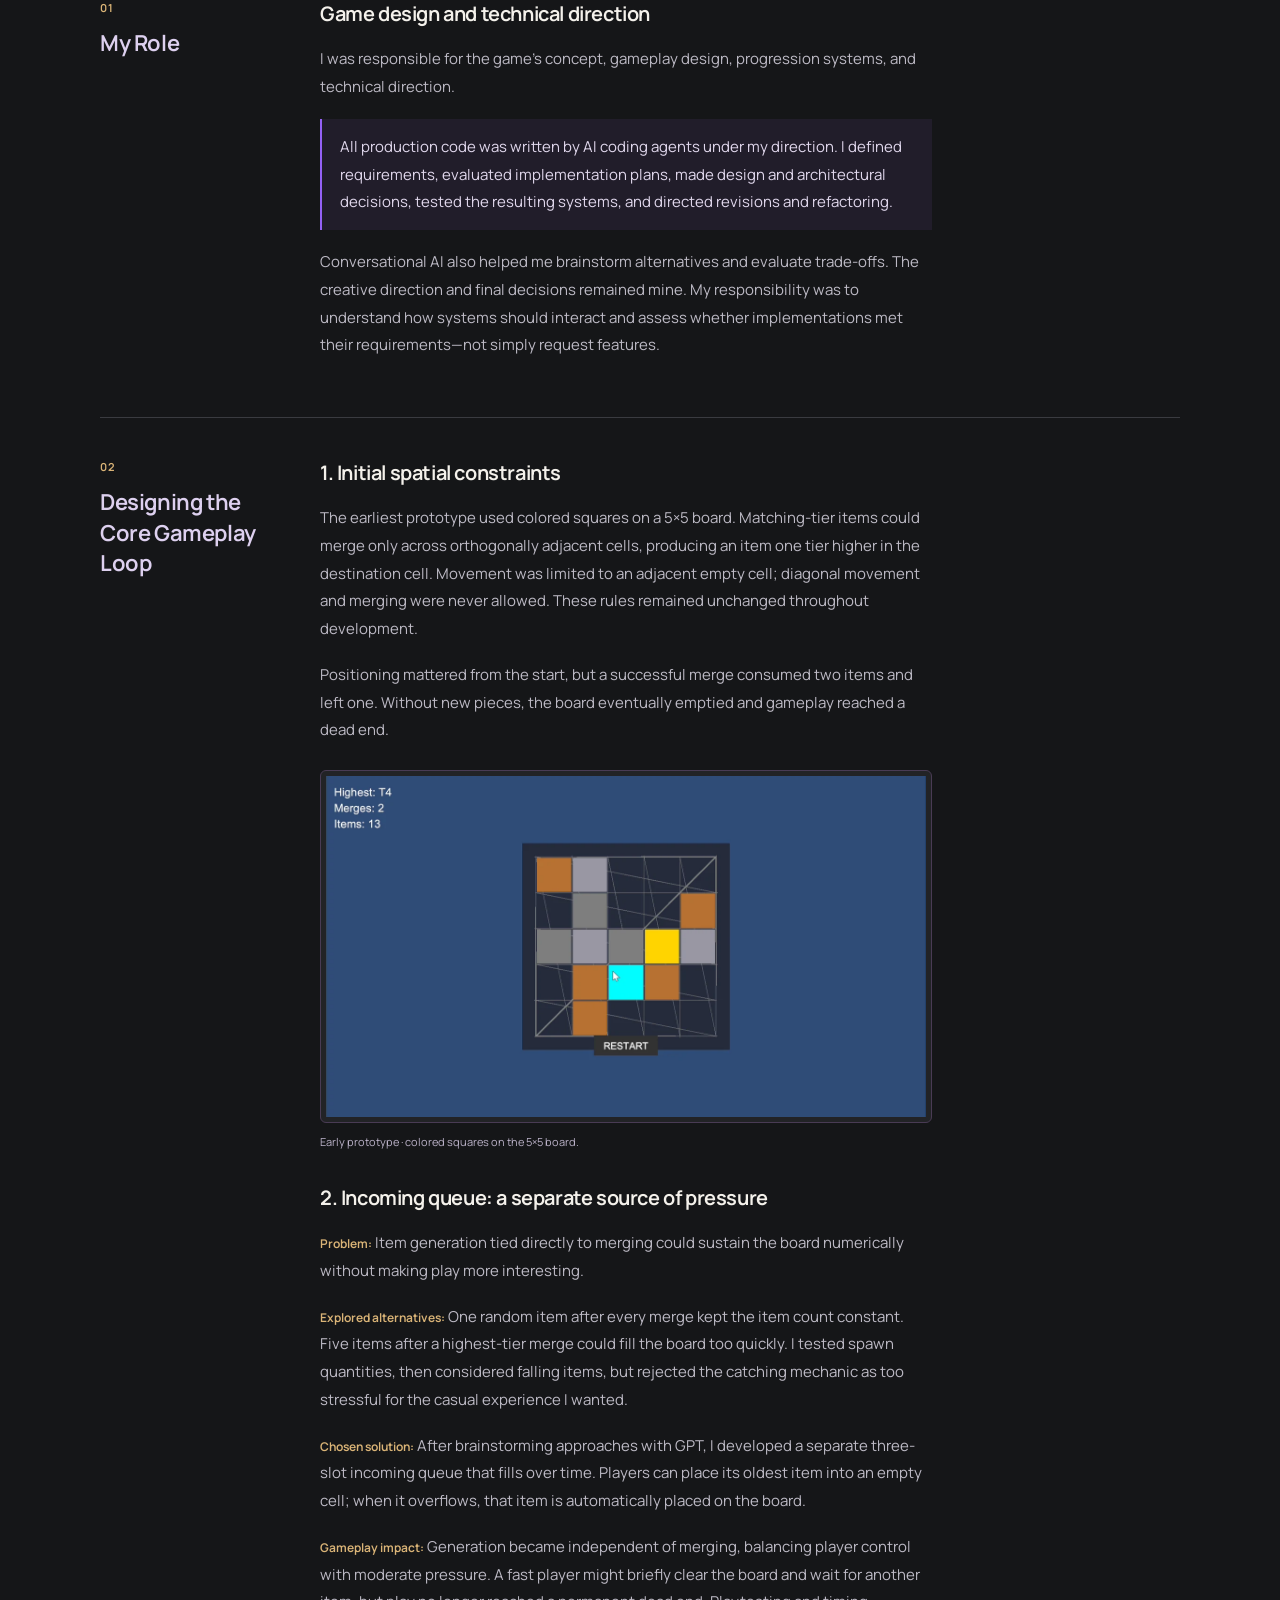
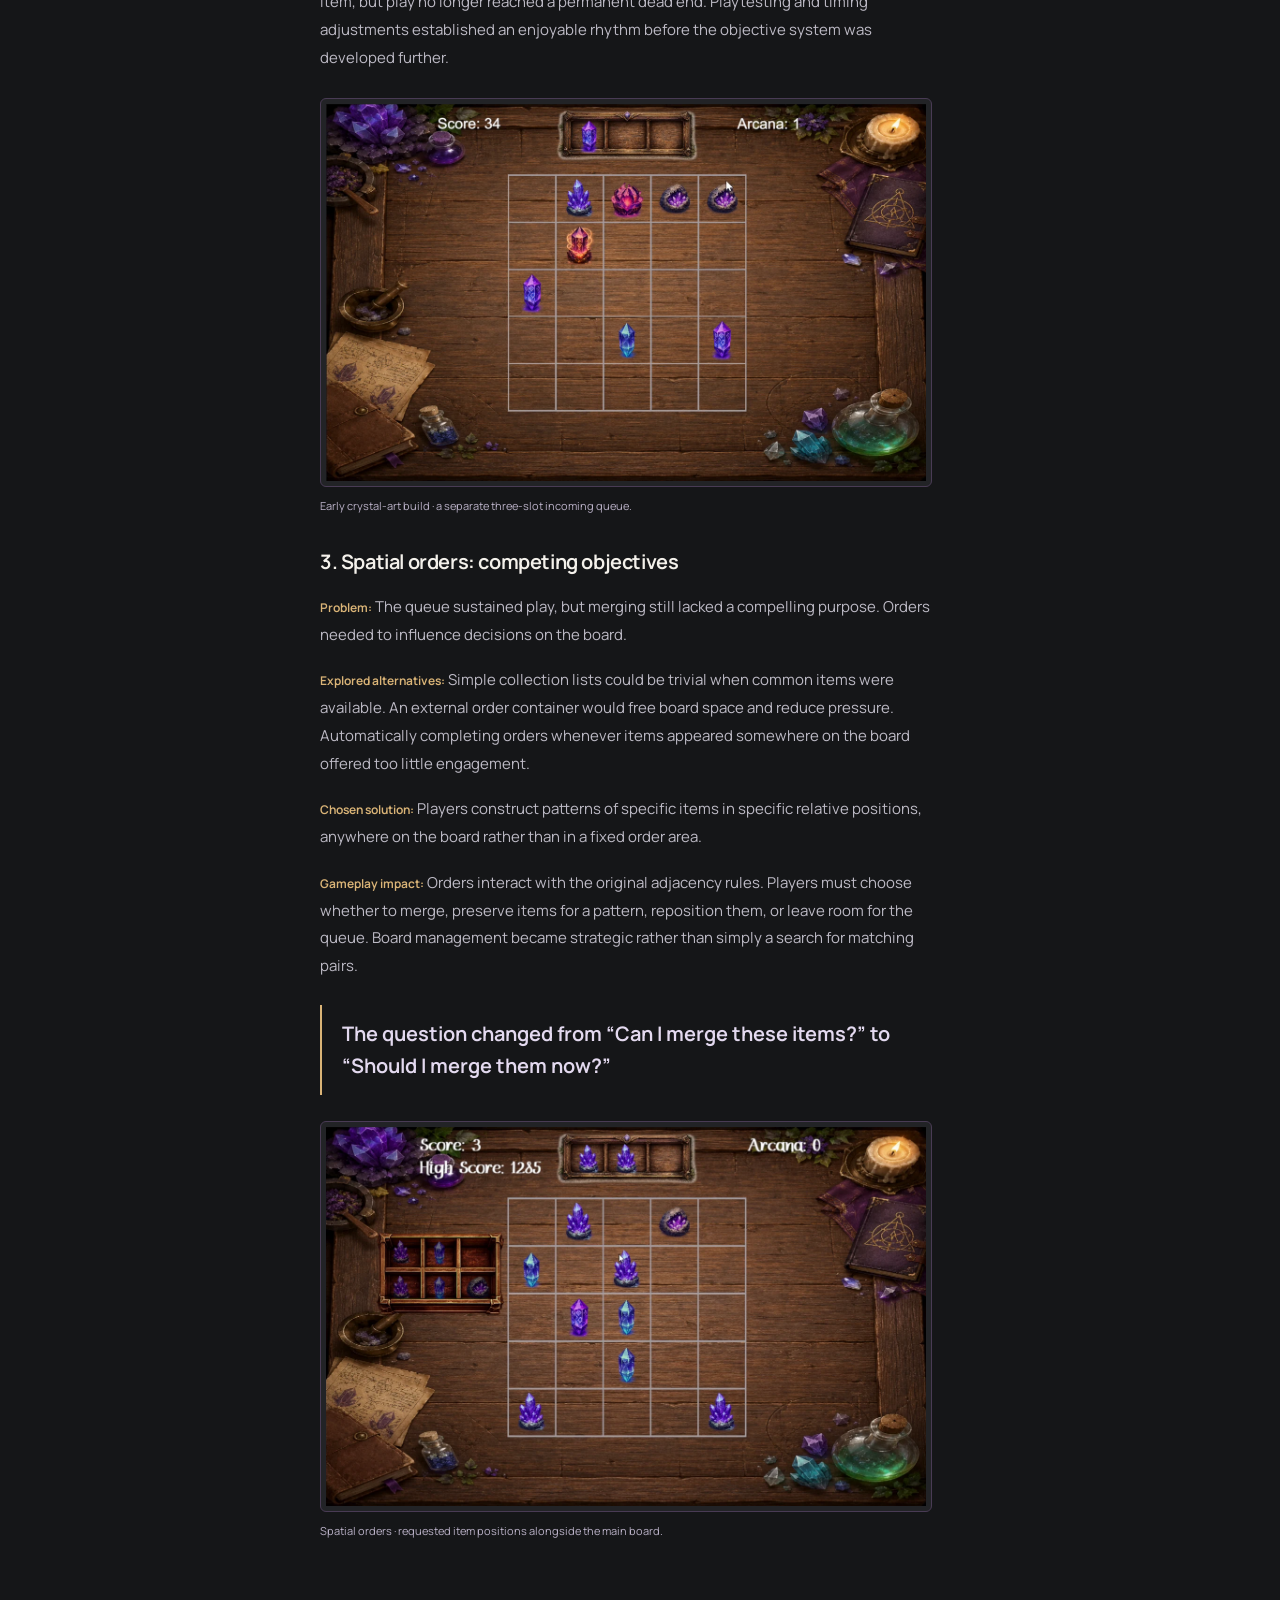
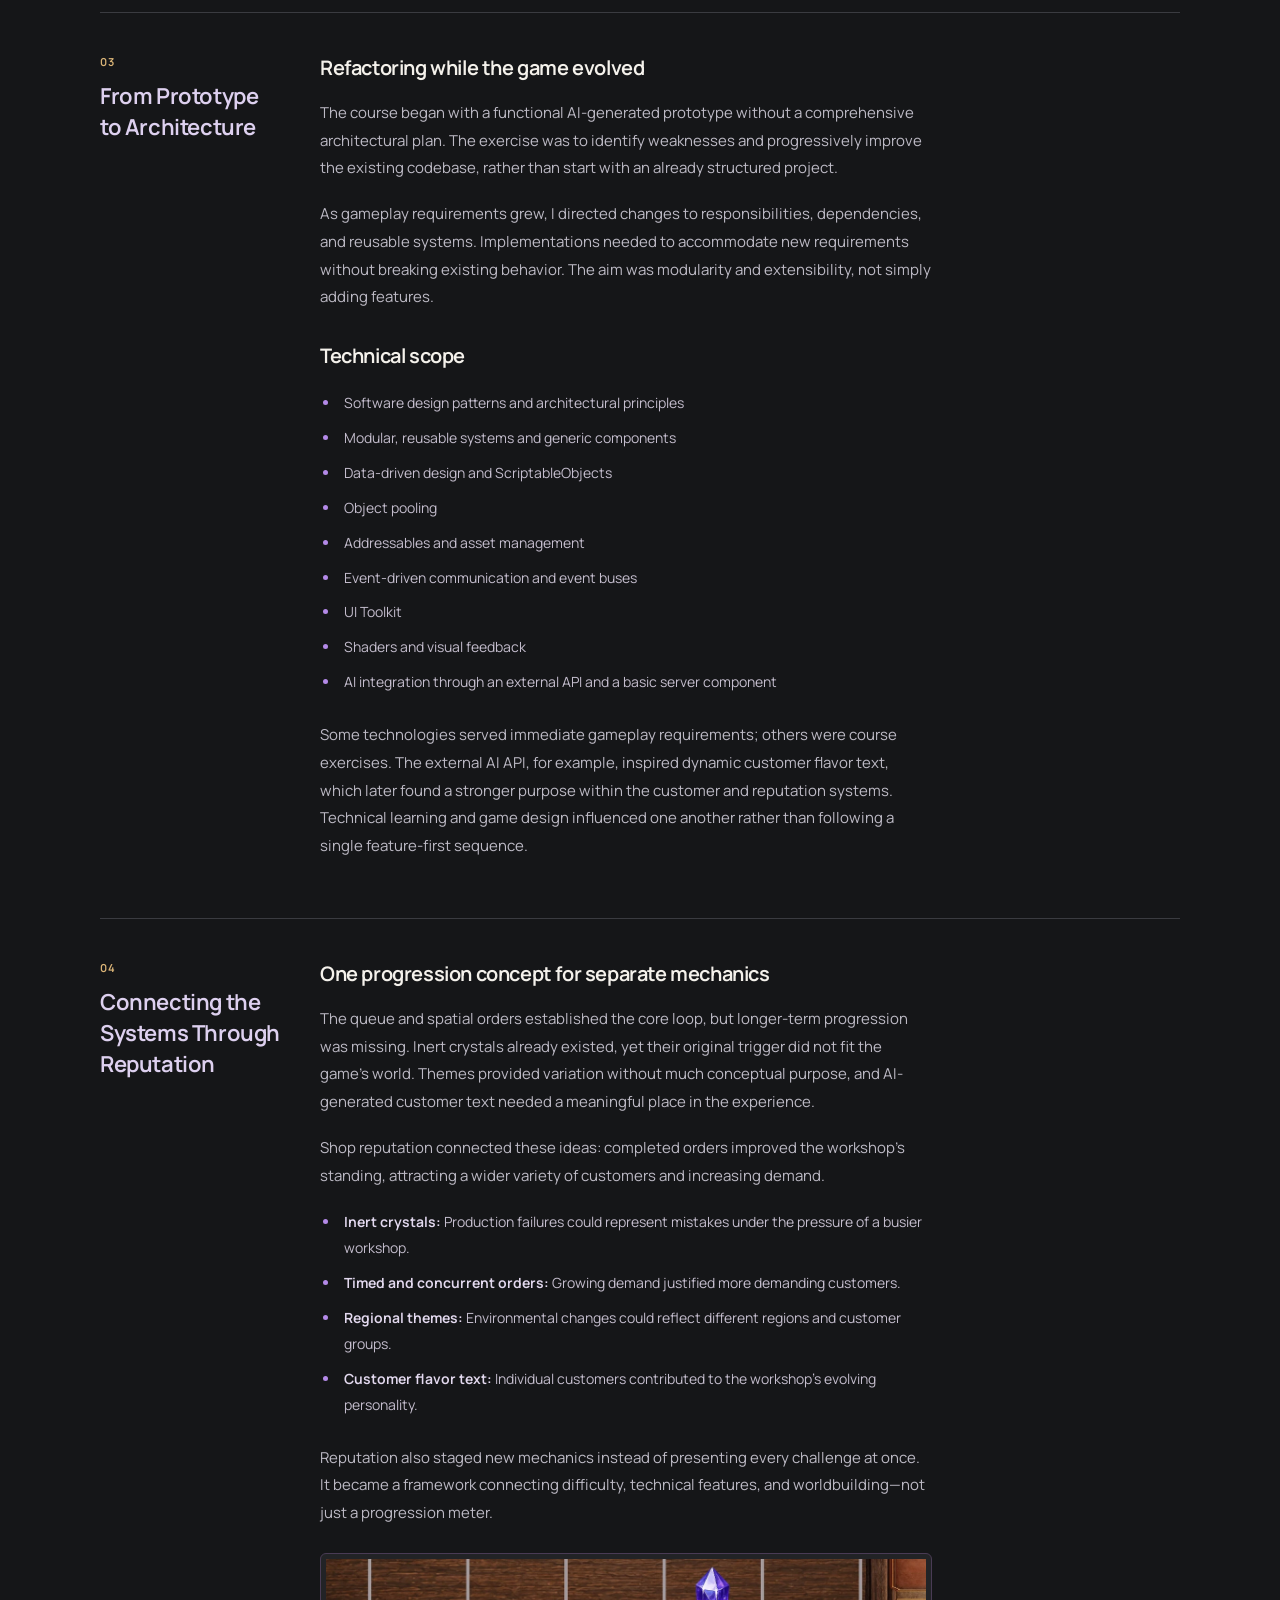
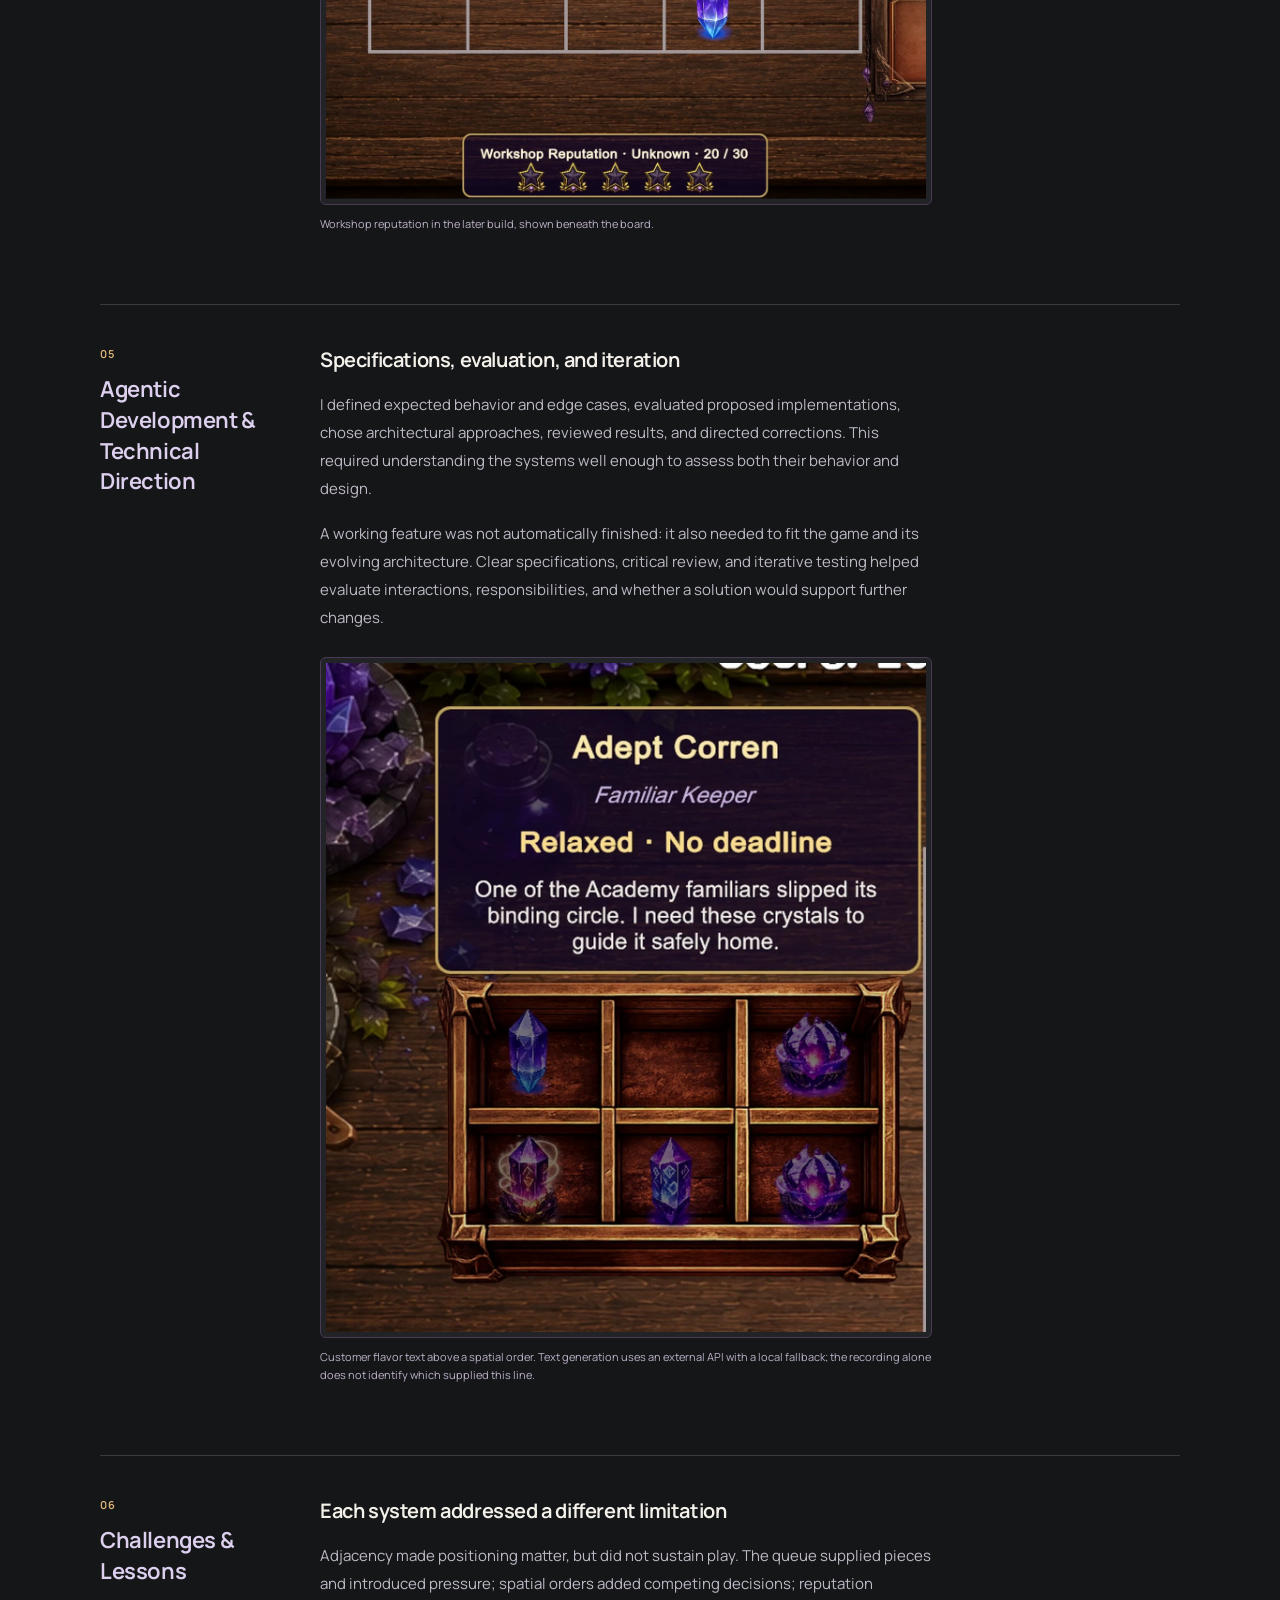
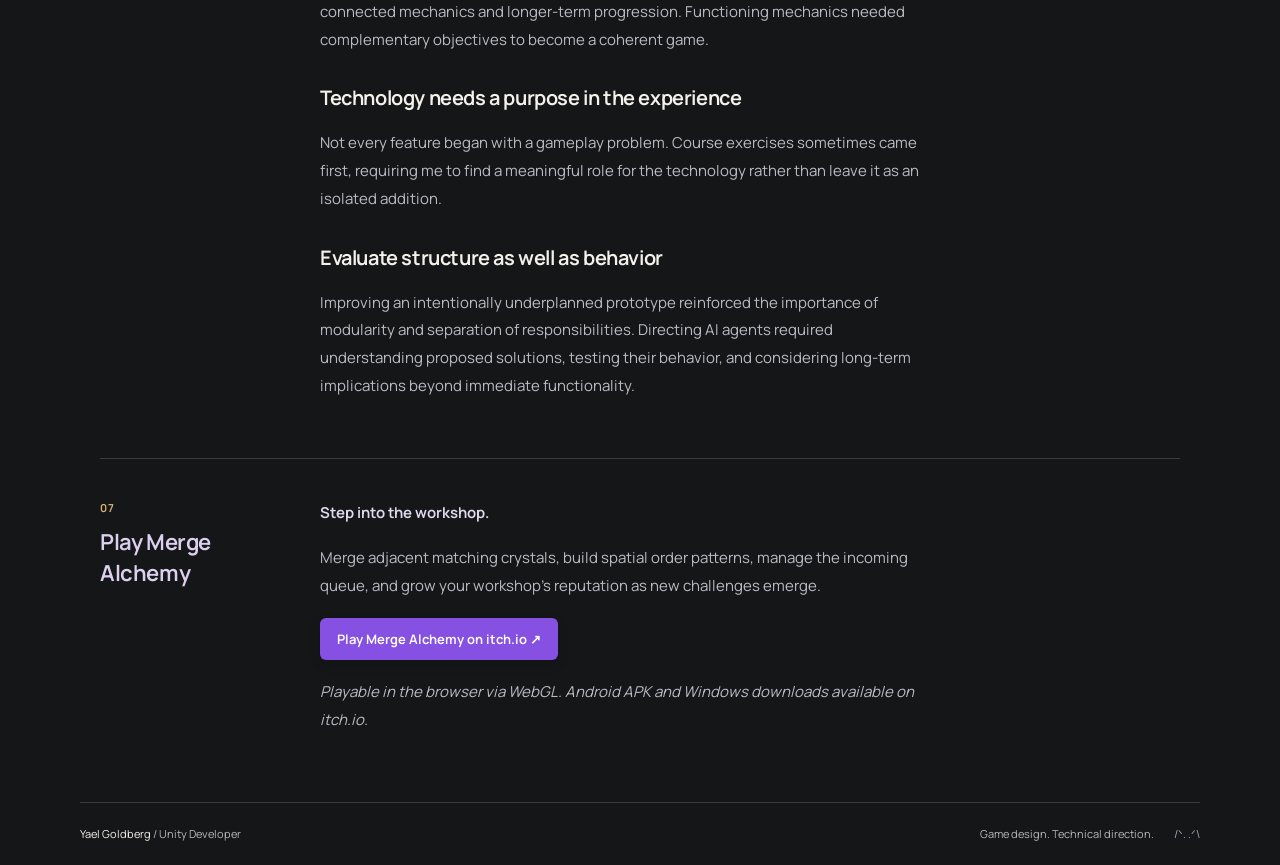
==== commit 7b2d0e7b: "Mark Merge Alchemy Windows download as available" ====
--- a/site/merge-alchemy.html
+++ b/site/merge-alchemy.html
@@ -1,7 +1,7 @@
 <!doctype html>
 <html lang="en"><head><meta charset="utf-8"><meta name="viewport" content="width=device-width, initial-scale=1"><meta name="description" content="Merge Alchemy: a Unity merge-game prototype. Game design and technical direction by Yael Goldberg; production code by AI coding agents."><meta name="color-scheme" content="dark"><title>Merge Alchemy | Yael Goldberg</title><link rel="stylesheet" href="css/portfolio.css"><link rel="icon" href="assets/favicon.svg" type="image/svg+xml"><meta property="og:type" content="website"><meta property="og:site_name" content="Yael Goldberg"><meta property="og:title" content="Merge Alchemy | Yael Goldberg"><meta property="og:description" content="Merge Alchemy: a Unity merge-game prototype. Game design and technical direction by Yael Goldberg; production code by AI coding agents."><meta name="twitter:card" content="summary"><meta name="twitter:title" content="Merge Alchemy | Yael Goldberg"><meta name="twitter:description" content="Merge Alchemy: a Unity merge-game prototype. Game design and technical direction by Yael Goldberg; production code by AI coding agents."><!-- Social image and canonical URLs require the final production base URL. Authentic candidate: assets/merge-alchemy-1600.webp. --><link rel="stylesheet" href="css/case-study.css"></head>
 <body class="case-page"><a class="skip" href="#main">Skip to content</a><header class="wrap"><a class="brand" href="index.html" aria-label="Yael Goldberg home">YG<span>/</span></a><nav aria-label="Main navigation"><a href="index.html#work">Selected work</a><a href="#role">My role</a><a href="index.html#education">Education</a></nav></header>
-<main id="main"><section class="case-introduction" aria-labelledby="case-title"><a class="back text-link" href="index.html#work">← Selected work</a><p class="eyebrow">UNITY / C# · MERGE-GAME PROTOTYPE</p><h1 id="case-title">Merge <span>Alchemy</span></h1><p class="case-premise">From a simple merge prototype to a modular game project.</p><p class="case-deck">Game Design · Technical Direction · Agentic Development</p><p class="case-lede">Merge Alchemy is a casual merge-game prototype developed during an Intermediate Unity Development course. Players manage a small arcane workshop, combining crystals, fulfilling spatial customer orders, and building the workshop&#x27;s reputation as new challenges emerge.</p><p class="case-goals">The project had two parallel goals: designing an engaging game through experimentation and iteration, and transforming an initially AI-generated prototype into a more structured, modular, and extensible Unity project.</p><div class="actions"><a class="button" href="https://korivagames.itch.io/merge-alchemy">Play on itch.io ↗</a><a class="text-link" href="#role">My role ↓</a></div><figure class="case-gameplay"><img src="assets/history/reputation-gameplay-1280.webp" srcset="assets/history/reputation-gameplay-720.webp 720w, assets/history/reputation-gameplay-1280.webp 1280w" sizes="(max-width: 760px) 92vw, 780px" width="1280" height="720" alt="Later Merge Alchemy gameplay with customer orders, incoming queue, shop actions, and reputation." fetchpriority="high"><figcaption>Later gameplay · spatial orders, queue, shop, and workshop reputation.</figcaption></figure><dl class="case-facts"><div><dt>Engine</dt><dd>Unity / C#</dd></div><div><dt>Context</dt><dd>Intermediate Unity Development<br>SBS Games – School</dd></div><div><dt>Available</dt><dd>WebGL · Android APK</dd></div><div><dt>Planned</dt><dd>Windows download</dd></div></dl></section><nav class="case-contents" aria-label="Case study sections"><p class="eyebrow">IN THIS CASE STUDY</p><a href="#role"><span>01</span>My Role</a><a href="#gameplay"><span>02</span>Designing the Core Gameplay Loop</a><a href="#architecture"><span>03</span>From Prototype to Architecture</a><a href="#reputation"><span>04</span>Connecting the Systems Through Reputation</a><a href="#workflow"><span>05</span>Agentic Development &amp; Technical Direction</a><a href="#lessons"><span>06</span>Challenges &amp; Lessons</a><a href="#play"><span>07</span>Play Merge Alchemy</a></nav><section id="role" class="case-chapter" aria-labelledby="role-title"><div class="chapter-heading"><p class="eyebrow">01</p><h2 id="role-title">My Role</h2></div><div class="chapter-content"><h3>Game design and technical direction</h3>
+<main id="main"><section class="case-introduction" aria-labelledby="case-title"><a class="back text-link" href="index.html#work">← Selected work</a><p class="eyebrow">UNITY / C# · MERGE-GAME PROTOTYPE</p><h1 id="case-title">Merge <span>Alchemy</span></h1><p class="case-premise">From a simple merge prototype to a modular game project.</p><p class="case-deck">Game Design · Technical Direction · Agentic Development</p><p class="case-lede">Merge Alchemy is a casual merge-game prototype developed during an Intermediate Unity Development course. Players manage a small arcane workshop, combining crystals, fulfilling spatial customer orders, and building the workshop&#x27;s reputation as new challenges emerge.</p><p class="case-goals">The project had two parallel goals: designing an engaging game through experimentation and iteration, and transforming an initially AI-generated prototype into a more structured, modular, and extensible Unity project.</p><div class="actions"><a class="button" href="https://korivagames.itch.io/merge-alchemy">Play on itch.io ↗</a><a class="text-link" href="#role">My role ↓</a></div><figure class="case-gameplay"><img src="assets/history/reputation-gameplay-1280.webp" srcset="assets/history/reputation-gameplay-720.webp 720w, assets/history/reputation-gameplay-1280.webp 1280w" sizes="(max-width: 760px) 92vw, 780px" width="1280" height="720" alt="Later Merge Alchemy gameplay with customer orders, incoming queue, shop actions, and reputation." fetchpriority="high"><figcaption>Later gameplay · spatial orders, queue, shop, and workshop reputation.</figcaption></figure><dl class="case-facts"><div><dt>Engine</dt><dd>Unity / C#</dd></div><div><dt>Context</dt><dd>Intermediate Unity Development<br>SBS Games – School</dd></div><div><dt>Available</dt><dd>WebGL · Android APK · Windows</dd></div></dl></section><nav class="case-contents" aria-label="Case study sections"><p class="eyebrow">IN THIS CASE STUDY</p><a href="#role"><span>01</span>My Role</a><a href="#gameplay"><span>02</span>Designing the Core Gameplay Loop</a><a href="#architecture"><span>03</span>From Prototype to Architecture</a><a href="#reputation"><span>04</span>Connecting the Systems Through Reputation</a><a href="#workflow"><span>05</span>Agentic Development &amp; Technical Direction</a><a href="#lessons"><span>06</span>Challenges &amp; Lessons</a><a href="#play"><span>07</span>Play Merge Alchemy</a></nav><section id="role" class="case-chapter" aria-labelledby="role-title"><div class="chapter-heading"><p class="eyebrow">01</p><h2 id="role-title">My Role</h2></div><div class="chapter-content"><h3>Game design and technical direction</h3>
 <p>I was responsible for the game&#x27;s concept, gameplay design, progression systems, and technical direction.</p>
 <p class="authorship-note">All production code was written by AI coding agents under my direction. I defined requirements, evaluated implementation plans, made design and architectural decisions, tested the resulting systems, and directed revisions and refactoring.</p>
 <p>Conversational AI also helped me brainstorm alternatives and evaluate trade-offs. The creative direction and final decisions remained mine. My responsibility was to understand how systems should interact and assess whether implementations met their requirements—not simply request features.</p></div></section><section id="gameplay" class="case-chapter" aria-labelledby="gameplay-title"><div class="chapter-heading"><p class="eyebrow">02</p><h2 id="gameplay-title">Designing the Core Gameplay Loop</h2></div><div class="chapter-content"><h3>1. Initial spatial constraints</h3>
@@ -36,4 +36,4 @@
 <p>Improving an intentionally underplanned prototype reinforced the importance of modularity and separation of responsibilities. Directing AI agents required understanding proposed solutions, testing their behavior, and considering long-term implications beyond immediate functionality.</p></div></section><section id="play" class="case-chapter" aria-labelledby="play-title"><div class="chapter-heading"><p class="eyebrow">07</p><h2 id="play-title">Play Merge Alchemy</h2></div><div class="chapter-content"><p><strong>Step into the workshop.</strong></p>
 <p>Merge adjacent matching crystals, build spatial order patterns, manage the incoming queue, and grow your workshop&#x27;s reputation as new challenges emerge.</p>
 <a class="button" href="https://korivagames.itch.io/merge-alchemy">Play Merge Alchemy on itch.io ↗</a>
-<p><em>Playable in the browser via WebGL. Android APK available. Windows download planned.</em></p></div></section></main><footer class="wrap"><span>Yael Goldberg <span class="muted">/ Unity Developer</span></span><span class="footer-note">Game design. Technical direction. <span aria-hidden="true">/ᐠ. .ᐟ\</span></span></footer></body></html>+<p><em>Playable in the browser via WebGL. Android APK and Windows downloads available on itch.io.</em></p></div></section></main><footer class="wrap"><span>Yael Goldberg <span class="muted">/ Unity Developer</span></span><span class="footer-note">Game design. Technical direction. <span aria-hidden="true">/ᐠ. .ᐟ\</span></span></footer></body></html>
